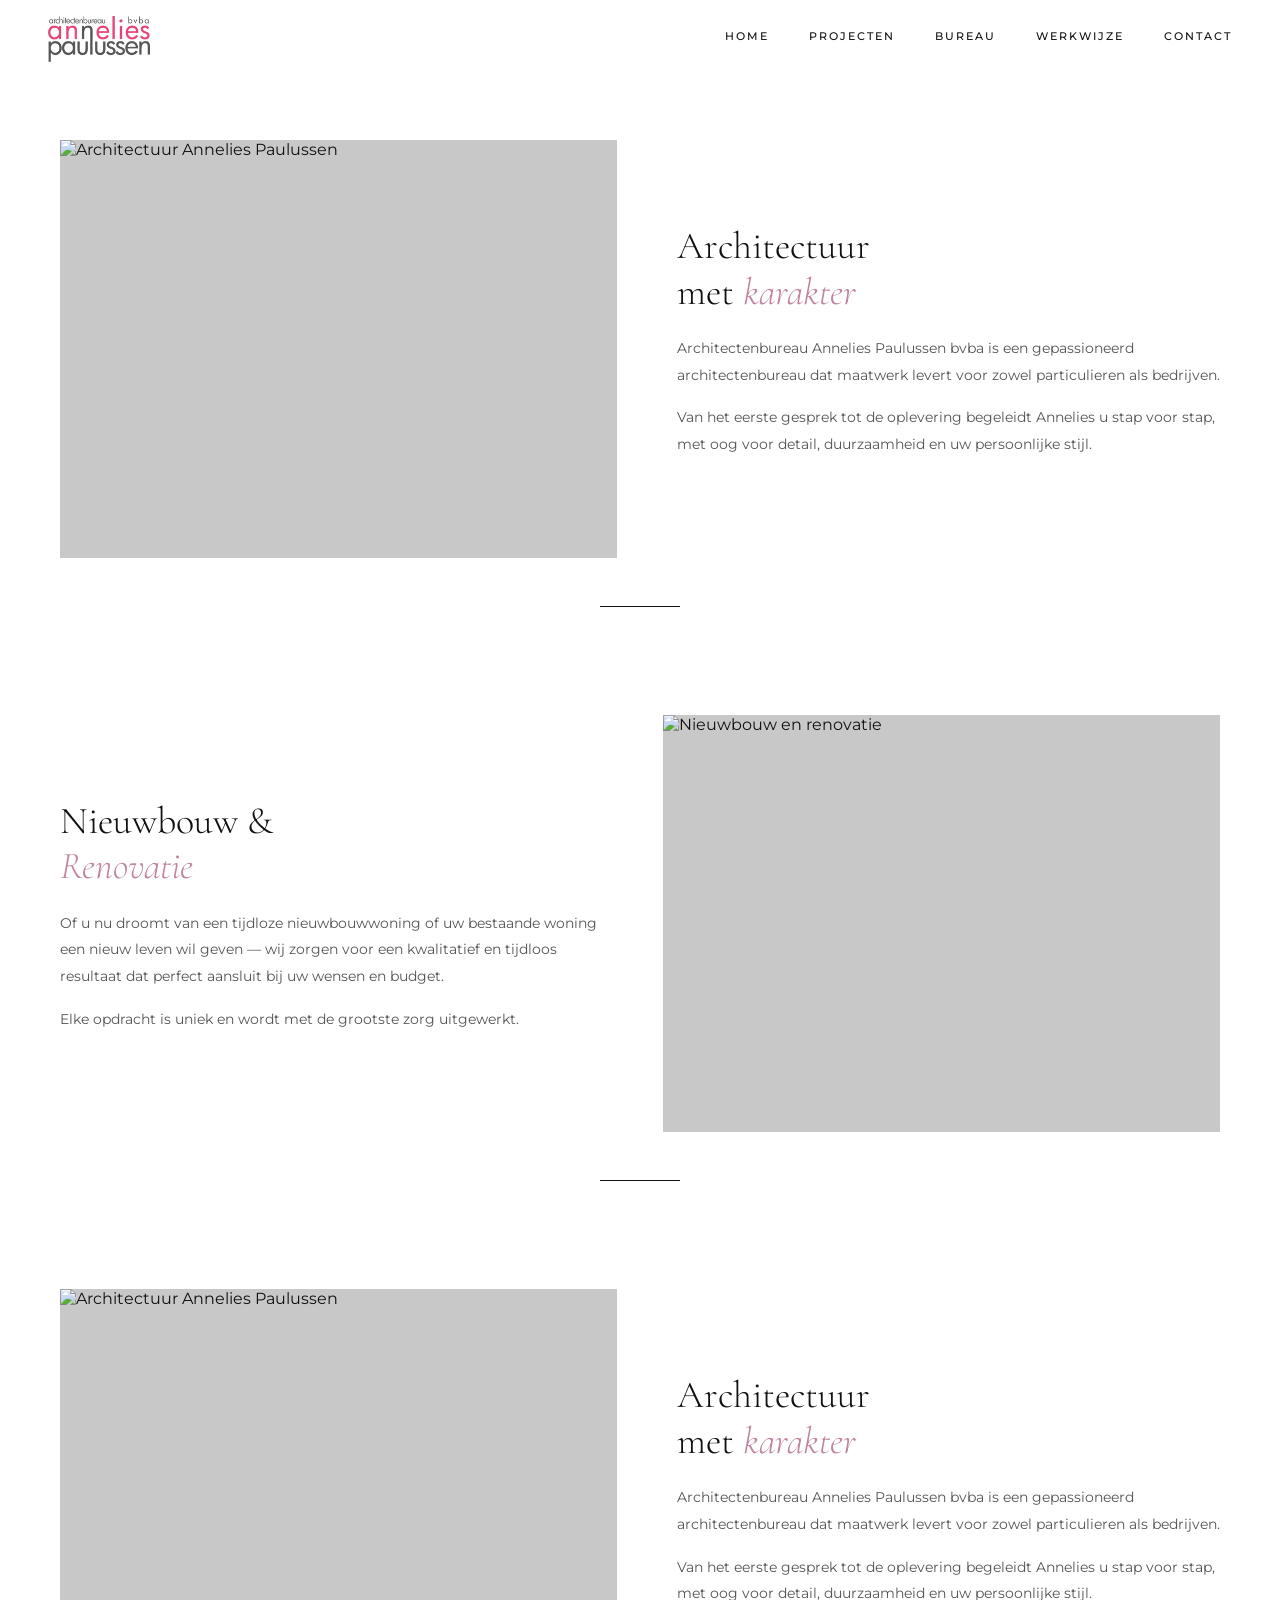
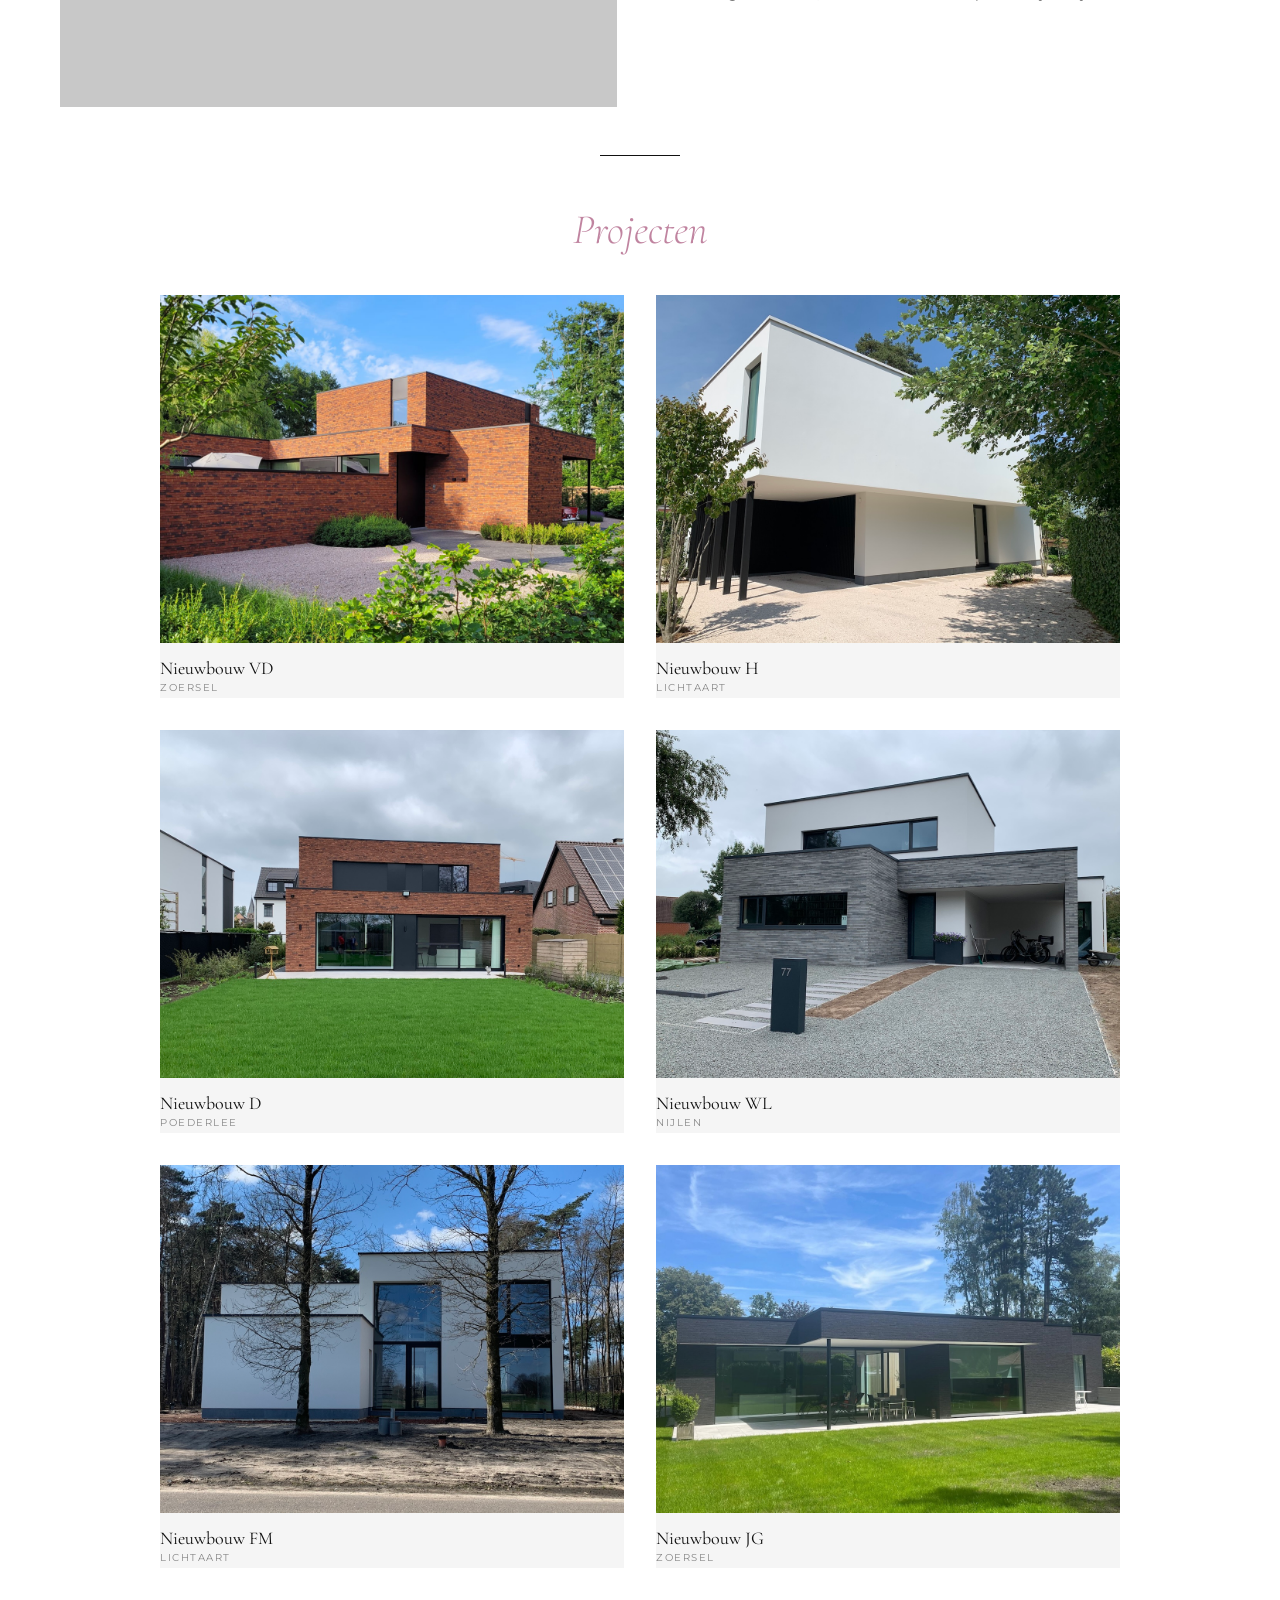
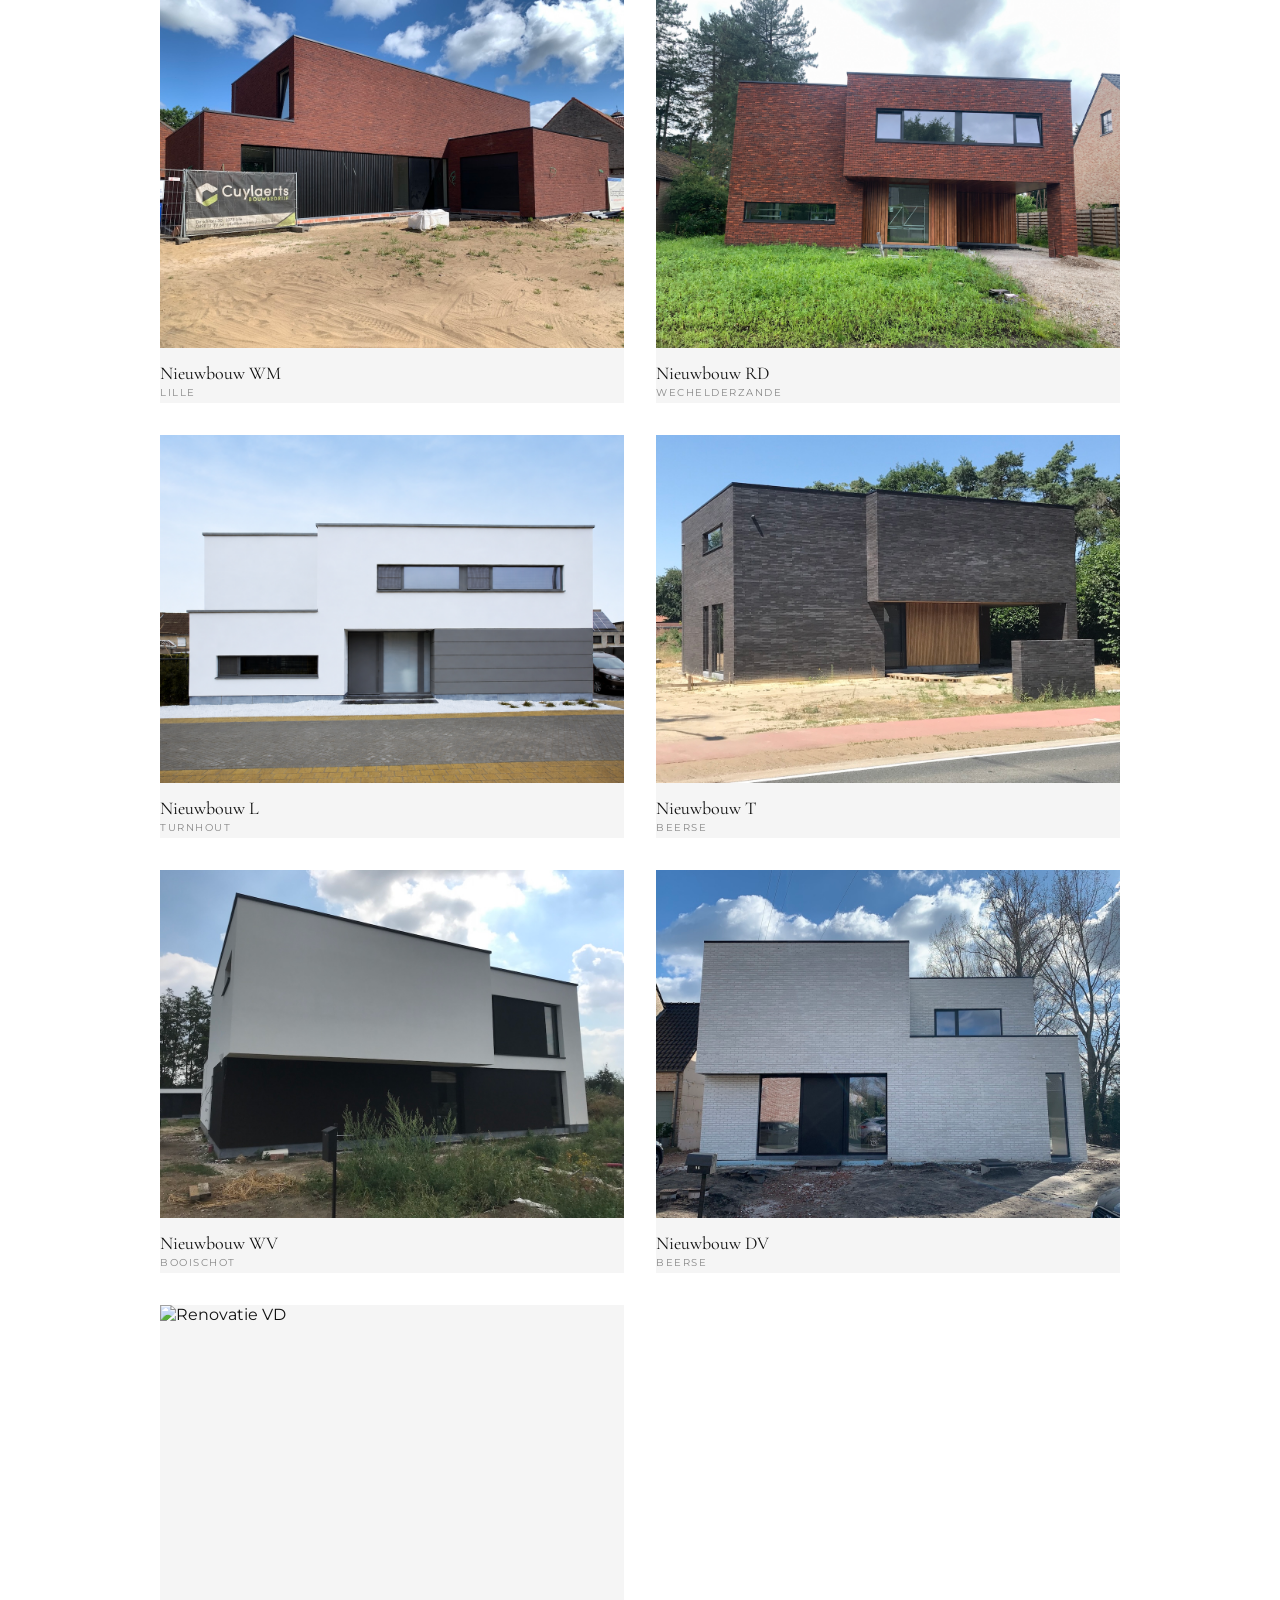
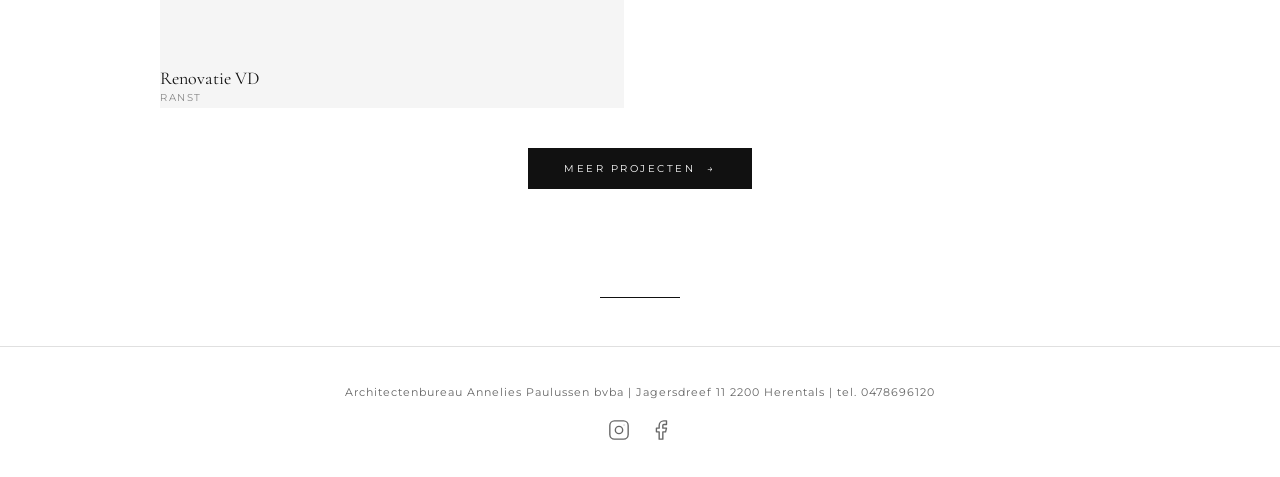
==== index.html @ 5a399c3b "Add home introduction section with image and text Added an introduction section with an image and de" ====
<!DOCTYPE html>
<html lang="nl">
<head>
<meta charset="UTF-8">
<meta name="viewport" content="width=device-width, initial-scale=1.0">
<title>Annelies Paulussen – Architectenbureau bvba</title>
<link href="https://fonts.googleapis.com/css2?family=Cormorant+Garamond:ital,wght@0,300;0,400;0,500;1,300;1,400&family=Montserrat:wght@300;400;500;600&display=swap" rel="stylesheet">
<link rel="stylesheet" href="css/style.css">
</head>
<body>
<nav id="navbar">
  <a href="./" aria-label="Home" class="logo-link">
    <img
      src="images/logo.png"
      alt="Annelies Paulussen Architectenbureau"
      class="logo"
      onerror="this.style.display='none'; document.getElementById('logo-text').style.display='block'"
    >
    <div id="logo-text" style="display:none; cursor:pointer; font-family:'Cormorant Garamond',serif; font-size:18px; letter-spacing:1px;">
      <span style="color:var(--accent)">annelies</span><br>
      <span style="font-size:14px; letter-spacing:2px;">paulussen</span>
    </div>
  </a>

  <ul class="nav-links">
    <li><a href="./">Home</a></li>
    <li>
      <a href="projecten/">Projecten</a>
      <div class="dropdown">
        <a href="nieuwbouw/">Nieuwbouw</a>
        <a href="renovatie/">Renovatie</a>
      </div>
    </li>
    <li><a href="bureau/">Bureau</a></li>
    <li><a href="werkwijze/">Werkwijze</a></li>
    <li><a href="contact/">Contact</a></li>
  </ul>

  <button class="hamburger" id="hamburger" aria-label="Menu" onclick="toggleMobileNav()">
    <span></span><span></span><span></span>
  </button>
</nav>

<div class="mobile-nav-backdrop" id="mobileNavBackdrop" onclick="closeMobileNav()"></div>
<nav class="mobile-nav" id="mobileNav">
  <div class="mobile-nav-links">
    <a href="./" class="mn-link">Home</a>
    <a href="projecten/" class="mn-link">Projecten</a>
    <a href="nieuwbouw/" class="mn-sub">Nieuwbouw</a>
    <a href="renovatie/" class="mn-sub">Renovatie</a>
    <a href="bureau/" class="mn-link">Bureau</a>
    <a href="werkwijze/" class="mn-link">Werkwijze</a>
    <a href="contact/" class="mn-link">Contact</a>
  </div>
</nav>
<div id="mainContent">
<div id="home" class="page">
  <div class="home-intro">
    <div class="home-row reveal">
      <div class="home-row-img">
        <img src="images/nieuwbouw/MAPNAAM/MAPNAAM-1.jpg" alt="Architectuur Annelies Paulussen"
             onerror="this.parentNode.classList.add('ph-1')">
      </div>
      <div class="home-row-text">
        <h2>Architectuur<br>met <em>karakter</em></h2>
        <p>Architectenbureau Annelies Paulussen bvba is een gepassioneerd architectenbureau dat maatwerk levert voor zowel particulieren als bedrijven.</p>
        <p>Van het eerste gesprek tot de oplevering begeleidt Annelies u stap voor stap, met oog voor detail, duurzaamheid en uw persoonlijke stijl.</p>
      </div>
    </div>
  </div>

  <div class="home-divider"><span></span></div>

  <div class="home-intro">
    <div class="home-row reverse reveal">
      <div class="home-row-img">
        <img src="images/nieuwbouw/MAPNAAM/MAPNAAM-1.jpg" alt="Nieuwbouw en renovatie"
             onerror="this.parentNode.classList.add('ph-1')">
      </div>
      <div class="home-row-text">
        <h2>Nieuwbouw &amp;<br><em>Renovatie</em></h2>
        <p>Of u nu droomt van een tijdloze nieuwbouwwoning of uw bestaande woning een nieuw leven wil geven — wij zorgen voor een kwalitatief en tijdloos resultaat dat perfect aansluit bij uw wensen en budget.</p>
        <p>Elke opdracht is uniek en wordt met de grootste zorg uitgewerkt.</p>
      </div>
    </div>
  </div>

  <div class="home-divider"><span></span></div>

  <div class="home-intro">
    <div class="home-row reveal">
      <div class="home-row-img">
        <img src="images/nieuwbouw/MAPNAAM/MAPNAAM-1.jpg" alt="Architectuur Annelies Paulussen"
             onerror="this.parentNode.classList.add('ph-1')">
      </div>
      <div class="home-row-text">
        <h2>Architectuur<br>met <em>karakter</em></h2>
        <p>Architectenbureau Annelies Paulussen bvba is een gepassioneerd architectenbureau dat maatwerk levert voor zowel particulieren als bedrijven.</p>
        <p>Van het eerste gesprek tot de oplevering begeleidt Annelies u stap voor stap, met oog voor detail, duurzaamheid en uw persoonlijke stijl.</p>
      </div>
    </div>
  </div>

  <div class="home-divider"><span></span></div>

  <div class="home-projects">
    <h2 class="home-projects-title reveal"><em>Projecten</em></h2>
    <div class="home-projects-grid" id="homeProjectsGrid">
      <!-- Dynamisch ingevuld -->
    </div>
    <div class="home-meer-btn">
      <a href="projecten/">Meer projecten</a>
    </div>
  </div>

  <div class="home-divider"><span></span></div>

  <footer>
    <div class="footer-address">
      Architectenbureau Annelies Paulussen bvba | Jagersdreef 11 2200 Herentals | tel. 0478696120
    </div>
    <div class="footer-social">
      <a href="https://www.instagram.com/architect_annelies_paulussen/" target="_blank" rel="noopener" aria-label="Instagram">
        <svg xmlns="http://www.w3.org/2000/svg" viewBox="0 0 24 24" fill="none" stroke="currentColor" stroke-width="1.5" stroke-linecap="round" stroke-linejoin="round">
          <rect x="2" y="2" width="20" height="20" rx="5" ry="5"/>
          <circle cx="12" cy="12" r="4"/>
          <circle cx="17.5" cy="6.5" r="0.5" fill="currentColor" stroke="none"/>
        </svg>
      </a>
      <a href="https://www.facebook.com/ArchitectenbureauAnneliesPaulussenbv/" target="_blank" rel="noopener" aria-label="Facebook">
        <svg xmlns="http://www.w3.org/2000/svg" viewBox="0 0 24 24" fill="none" stroke="currentColor" stroke-width="1.5" stroke-linecap="round" stroke-linejoin="round">
          <path d="M18 2h-3a5 5 0 0 0-5 5v3H7v4h3v8h4v-8h3l1-4h-4V7a1 1 0 0 1 1-1h3z"/>
        </svg>
      </a>
    </div>
  </footer>

</div>
</div>
<div class="project-viewer" id="projectViewer">
  <div class="viewer-page-wrap">
    <button class="viewer-back-top" id="viewerBackTop" onclick="closeViewer()"> Terug naar nieuwbouw</button>
    <h1 class="viewer-page-title" id="viewerTitle">Project</h1>
    <p class="viewer-page-loc" id="viewerLoc"></p>
    <div class="viewer-page-divider"><span></span></div>

    <div class="viewer-content-layout">
      <div class="viewer-strip" id="viewerStrip"></div>

      <div class="viewer-main-area">
        <div class="viewer-img-wrap" id="viewerImgWrap">
          <div class="viewer-img-placeholder" id="viewerImgPlaceholder">
            <svg width="48" height="48" viewBox="0 0 24 24" fill="none" stroke="currentColor" stroke-width="1">
              <rect x="3" y="3" width="18" height="18" rx="2"/><circle cx="8.5" cy="8.5" r="1.5"/>
              <polyline points="21 15 16 10 5 21"/>
            </svg>
            <span id="viewerPlaceholderLabel">Foto</span>
          </div>
          <img class="viewer-img" id="viewerImg" src="" alt="" style="display:none;">
        </div>
        <div class="viewer-arrows">
          <button class="viewer-arrow-btn" onclick="viewerPrev()">← Vorige</button>
          <span class="viewer-counter" id="viewerCounter">1 / 1</span>
          <button class="viewer-arrow-btn" onclick="viewerNext()">Volgende →</button>
        </div>
      </div>
    </div>
  </div>

  <footer>
    <div class="footer-address">
      Architectenbureau Annelies Paulussen bvba | Jagersdreef 11 2200 Herentals | tel. 0478696120
    </div>
    <div class="footer-social">
      <a href="https://www.instagram.com/" target="_blank" rel="noopener" aria-label="Instagram">
        <svg xmlns="http://www.w3.org/2000/svg" viewBox="0 0 24 24" fill="none" stroke="currentColor" stroke-width="1.5" stroke-linecap="round" stroke-linejoin="round">
          <rect x="2" y="2" width="20" height="20" rx="5" ry="5"/>
          <circle cx="12" cy="12" r="4"/>
          <circle cx="17.5" cy="6.5" r="0.5" fill="currentColor" stroke="none"/>
        </svg>
      </a>
      <a href="https://www.facebook.com/" target="_blank" rel="noopener" aria-label="Facebook">
        <svg xmlns="http://www.w3.org/2000/svg" viewBox="0 0 24 24" fill="none" stroke="currentColor" stroke-width="1.5" stroke-linecap="round" stroke-linejoin="round">
          <path d="M18 2h-3a5 5 0 0 0-5 5v3H7v4h3v8h4v-8h3l1-4h-4V7a1 1 0 0 1 1-1h3z"/>
        </svg>
      </a>
    </div>
  </footer>

</div>

<script>
  // Vanaf de homepage keert de viewer bij "Terug" echt terug naar de
  // volledige categoriepagina (net als in de vorige versie van de site).
  const VIEWER_RETURN_URL = { nieuwbouw: 'nieuwbouw/', renovatie: 'renovatie/' };
  window.PROJECTS_PAGE = true;
</script>
<script src="data/data-loader.js"></script>
<script src="js/main.js"></script>
<script src="js/projects.js"></script>
</body>
</html>
---- css/style.css ----
:root {
    --white: #ffffff;
    --black: #111111;
    --accent: #c084a0;
    --accent-dark: #9b5e7a;
    --accent-light: #f0d6e4;
    --grey: #f5f5f5;
    --grey-mid: #e0e0e0;
    --text-light: #888;
    --transition: 0.4s cubic-bezier(0.25, 0.46, 0.45, 0.94);
    --nav-height: 80px;
  }

  * { margin: 0; padding: 0; box-sizing: border-box; }
  html { scroll-behavior: smooth; }
  body {
    font-family: 'Montserrat', sans-serif;
    background: var(--white);
    color: var(--black);
    overflow-x: hidden;
  }

  /* ── NAV ── */
  nav {
    position: fixed;
    top: 0; left: 0; right: 0;
    height: var(--nav-height);
    background: var(--white);
    display: flex;
    align-items: center;
    justify-content: space-between;
    padding: 0 48px;
    z-index: 1000;
    /* border-bottom REMOVED – nav overloopt in pagina op desktop */
    transition: box-shadow 0.3s;
  }
  nav.scrolled { box-shadow: 0 2px 20px rgba(0,0,0,0.08); }

  @media (max-width: 768px) {
    nav {
      position: relative;
      top: auto; left: auto; right: auto;
      padding: 0 20px;
      z-index: auto;
      border-bottom: 1px solid var(--grey-mid);
    }
  }

  .logo-link {
    display: flex;
    align-items: center;
    min-width: 0;
    flex-shrink: 1;
    text-decoration: none;
  }
  .logo {
    height: 48px;
    width: auto;
    max-width: 55vw;
    cursor: pointer;
    flex-shrink: 1;
    min-width: 0;
  }

  .nav-links {
    display: flex;
    align-items: center;
    gap: 40px;
    list-style: none;
  }
  .nav-links > li { position: relative; }
  .nav-links a {
    text-decoration: none;
    color: var(--black);
    font-size: 11px;
    font-weight: 500;
    letter-spacing: 2px;
    text-transform: uppercase;
    padding: 4px 0;
    position: relative;
    transition: color var(--transition);
  }
  .nav-links a::after {
    content: '';
    position: absolute;
    bottom: -2px; left: 0;
    width: 0; height: 1px;
    background: var(--accent);
    transition: width var(--transition);
  }
  .nav-links a:hover { color: var(--accent); }
  .nav-links a:hover::after { width: 100%; }

  .dropdown {
    position: absolute;
    top: calc(100% + 8px);
    left: 50%;
    transform: translateX(-50%);
    background: var(--white);
    border: 1px solid var(--grey-mid);
    min-width: 160px;
    opacity: 0;
    pointer-events: none;
    transition: opacity 0.2s ease;
  }
  .dropdown::before {
    content: '';
    position: absolute;
    top: -16px;
    left: 0;
    width: 100%;
    height: 16px;
  }
  .nav-links > li {
    position: relative;
    padding-bottom: 12px;
  }
  .nav-links li:hover .dropdown {
    opacity: 1;
    pointer-events: all;
  }
  /* Forceert het submenu dicht na navigatie. Nodig omdat :hover op
     touchscreens (tablet) "blijft plakken" na een tik, waardoor het
     dropdown-menu van Nieuwbouw/Renovatie anders zichtbaar bleef staan. */
  body.force-close-dropdowns .nav-links .dropdown {
    opacity: 0 !important;
    pointer-events: none !important;
    transition: none !important;
  }
  .dropdown a {
    display: block;
    padding: 12px 20px;
    font-size: 10px;
    letter-spacing: 1.5px;
    border-bottom: 1px solid var(--grey);
    transition: color var(--transition), background var(--transition);
  }
  .dropdown a:last-child { border-bottom: none; }
  .dropdown a::after { display: none; }
  .dropdown a:hover { background: var(--accent-light); color: var(--accent-dark); }
  /* Let op: de vroegere ".force-close-dropdowns" workaround (voor
     "blijvende" :hover op tablets) is verwijderd. Die was enkel nodig
     omdat de oude 1-pagina-site nooit echt herlaadde bij navigatie.
     Nu is elke klik een echte paginanavigatie, dus reset de hover
     vanzelf. */

  /* ── Hamburger ── */
  .hamburger {
    display: none;
    flex-direction: column;
    justify-content: space-between;
    align-items: stretch;
    width: 28px;
    height: 20px;
    cursor: pointer;
    background: none;
    background-color: transparent;
    border: none;
    padding: 0;
    margin: 0;
    flex-shrink: 0;
    position: relative;
    z-index: 2;
    opacity: 1;
    visibility: visible;
    -webkit-appearance: none;
    appearance: none;
    -webkit-tap-highlight-color: transparent;
  }
  .hamburger span {
    display: block;
    width: 100%;
    height: 2px;
    min-height: 2px;
    background: var(--black);
    background-color: var(--black);
    border-radius: 2px;
    opacity: 1;
    flex-shrink: 0;
    transition: transform 0.3s ease, opacity 0.3s ease;
  }
  .hamburger.open span:nth-child(1) { transform: translateY(9px) rotate(45deg); }
  .hamburger.open span:nth-child(2) { opacity: 0; }
  .hamburger.open span:nth-child(3) { transform: translateY(-9px) rotate(-45deg); }

  .mobile-nav-backdrop { display: none; }
  .mobile-nav { display: none; }

  /* ── PAGES ──
     Elke pagina is nu een apart bestand, dus geen display:none/active-
     toggle meer nodig (dat was enkel voor de vorige 1-pagina-versie). */
  .page { min-height: 100vh; padding-top: var(--nav-height); }
  @media (max-width: 768px) {
    .page { padding-top: 0; }
  }

  /* ── SCROLL REVEAL ── */
  .reveal {
    opacity: 0;
    transform: translateY(30px);
    transition: opacity 0.7s ease, transform 0.7s ease;
  }
  .reveal.visible { opacity: 1; transform: translateY(0); }

  /* ══════════════════════════════
     HOME
  ══════════════════════════════ */
  #home { padding-top: var(--nav-height); background: var(--white); }

  /* Intro blokken */
  .home-intro {
    padding: 60px 60px 0;
    background: var(--white);
  }

  .home-row {
    display: flex;
    align-items: center;
    gap: 60px;
    margin-bottom: 0;
  }
  .home-row.reverse { flex-direction: row-reverse; }

  .home-row-img {
    flex: 0 0 48%;
    aspect-ratio: 4/3;
    overflow: hidden;
    background: var(--grey);
  }
  .home-row-img img {
    width: 100%;
    height: 100%;
    object-fit: cover;
    display: block;
  }

  .home-row-text {
    flex: 1;
    padding: 20px 0;
  }
  .home-row-text h2 {
    font-family: 'Cormorant Garamond', serif;
    font-size: 38px;
    font-weight: 300;
    line-height: 1.2;
    margin-bottom: 20px;
  }
  .home-row-text h2 em { color: var(--accent); font-style: italic; }
  .home-row-text p {
    font-size: 14px;
    line-height: 1.9;
    color: #555;
    margin-bottom: 16px;
  }

  /* Scheidingslijn */
  .home-divider {
    display: flex;
    justify-content: center;
    margin: 48px 0;
  }
  .home-divider span {
    display: block;
    width: 80px;
    height: 1px;
    background: var(--black);
  }

  /* Projecten sectie op home */
  .home-projects {
    padding: 0 60px 60px;
    background: var(--white);
  }
  .home-projects-title {
    font-family: 'Cormorant Garamond', serif;
    font-size: 42px;
    font-weight: 300;
    text-align: center;
    margin-bottom: 40px;
  }
  .home-projects-title em { color: var(--accent); font-style: italic; }

  .home-projects-grid {
    display: grid;
    grid-template-columns: 1fr 1fr;
    gap: 32px;
    max-width: 960px;
    margin: 0 auto 40px;
  }

  .home-project-card {
    cursor: pointer;
    position: relative;
    overflow: hidden;
    background: var(--grey);
  }
  .home-project-card-img {
    aspect-ratio: 4/3;
    overflow: hidden;
    background: var(--grey);
    position: relative;
  }
  .home-project-card-img img {
    width: 100%;
    height: 100%;
    object-fit: cover;
    display: block;
    transition: transform 0.5s var(--transition);
  }
  .home-project-card:hover .home-project-card-img img { transform: scale(1.05); }
  .home-project-card-label {
    padding: 14px 0 4px;
  }
  .home-project-card-label h4 {
    font-family: 'Cormorant Garamond', serif;
    font-size: 18px;
    font-weight: 400;
    margin-bottom: 2px;
  }
  .home-project-card-label p {
    font-size: 10px;
    letter-spacing: 1.5px;
    text-transform: uppercase;
    color: var(--text-light);
  }

  .home-meer-btn {
    display: flex;
    justify-content: center;
    margin-top: 8px;
  }
  .home-meer-btn button,
  .home-meer-btn a {
    display: inline-flex;
    align-items: center;
    gap: 12px;
    background: var(--black);
    color: white;
    border: none;
    padding: 14px 36px;
    font-family: 'Montserrat', sans-serif;
    font-size: 10px;
    letter-spacing: 2.5px;
    text-transform: uppercase;
    text-decoration: none;
    cursor: pointer;
    transition: background 0.3s, gap 0.3s;
  }
  .home-meer-btn button:hover,
  .home-meer-btn a:hover { background: var(--accent); gap: 18px; }
  .home-meer-btn button::after,
  .home-meer-btn a::after { content: '→'; }

  /* ══════════════════════════════
     PROJECTEN OVERZICHT
  ══════════════════════════════ */
  .page-header {
    padding: 60px 60px 40px;
    text-align: center;
  }
  .page-header h2 {
    font-family: 'Cormorant Garamond', serif;
    font-size: 52px;
    font-weight: 300;
    letter-spacing: -1px;
  }
  .page-header h2 span { color: var(--accent); font-style: italic; }

  /* Projecten pagina: 2 foto's naast elkaar met witte strook */
  .projects-overview {
    display: grid;
    grid-template-columns: 1fr 1fr;
    gap: 0;
    padding: 0 60px 60px;
    background: var(--white);
  }

  .project-category {
    display: block;
    position: relative;
    overflow: hidden;
    cursor: pointer;
    background: #1a1a1a;
    aspect-ratio: 3/2;
    margin: 0 20px;
  }
  .project-category-bg {
    position: absolute;
    inset: 0;
    background-size: cover;
    background-position: center;
    transition: transform 0.7s cubic-bezier(0.25, 0.46, 0.45, 0.94);
  }
  .cat-nieuwbouw {
    background-image: url('../images/cat-nieuwbouw.jpg');
    background-size: cover;
    background-position: center;
    background-color: #3a3a3a;
  }
  .cat-renovatie {
    background-image: url('../images/cat-renovatie.jpg');
    background-size: cover;
    background-position: center;
    background-color: #2e2e2e;
  }
  .project-category:hover .project-category-bg { transform: scale(1.04); }

  .project-category-overlay {
    position: absolute;
    inset: 0;
    background: linear-gradient(to top, rgba(0,0,0,0.7) 0%, rgba(0,0,0,0.2) 60%, transparent 100%);
    transition: background 0.4s;
  }
  .project-category:hover .project-category-overlay {
    background: linear-gradient(to top, rgba(0,0,0,0.75) 0%, rgba(0,0,0,0.3) 60%, rgba(0,0,0,0.1) 100%);
  }
  .project-category::after {
    content: '';
    position: absolute;
    inset: 0;
    box-shadow: inset 0 0 0 0 var(--accent);
    transition: box-shadow 0.35s ease;
    pointer-events: none;
    z-index: 3;
  }
  .project-category:hover::after {
    box-shadow: inset 0 0 0 3px var(--accent), 0 0 30px rgba(192,132,160,0.25);
  }

  .project-category-label {
    position: absolute;
    bottom: 40px;
    left: 40px;
    color: white;
    z-index: 2;
  }
  .project-category-label h3 {
    font-family: 'Cormorant Garamond', serif;
    font-size: 36px;
    font-weight: 300;
  }
  .project-category-label p {
    font-size: 10px;
    letter-spacing: 2px;
    text-transform: uppercase;
    color: var(--accent-light);
    margin-top: 6px;
    display: flex;
    align-items: center;
    gap: 8px;
  }
  .project-category-label p::after {
    content: '→';
    transition: transform 0.3s;
  }
  .project-category:hover .project-category-label p::after { transform: translateX(6px); }

  /* ── FOTO GRID (Nieuwbouw / Renovatie) ── */
  .photo-grid-page .page-header { margin-bottom: 0; }

  /* back-btn VERWIJDERD per punt 5 */

  /* 2 per rij op desktop */
  .photo-grid {
    display: grid;
    grid-template-columns: 1fr 1fr;
    gap: 32px;
    padding: 0 60px 60px;
  }

  .photo-item {
    position: relative;
    aspect-ratio: 4/3;
    overflow: hidden;
    cursor: pointer;
    background: #e8e8e8;
  }

  .photo-item-bg {
    width: 100%; height: 100%;
    background-size: cover;
    background-position: center;
    transition: transform 0.5s var(--transition), opacity 0.5s ease;
    /* Geen donker worden: overlay regelt alleen glow, geen verduistering */
  }
  .photo-item-bg.lazy-bg { opacity: 0; }
  .photo-item-bg.lazy-bg.loaded { opacity: 1; }
  /* hover: GEEN schaal op bg → geen donker effect, wel glow via ::after */
  .photo-item:hover .photo-item-bg { transform: scale(1.03); }

  .photo-item-overlay {
    position: absolute;
    inset: 0;
    /* Roze/paarse gloed bij hover, geen donkere overlay */
    background: rgba(0,0,0,0);
    transition: background 0.4s;
    display: flex;
    align-items: flex-end;
    padding: 20px;
  }
  /* Geen zwart bij hover – enkel roze gloed via box-shadow */
  .photo-item:hover .photo-item-overlay { background: rgba(192,132,160,0.18); }
  .photo-item::after {
    content: '';
    position: absolute;
    inset: 0;
    box-shadow: inset 0 0 0 0 var(--accent);
    transition: box-shadow 0.35s ease;
    pointer-events: none;
    z-index: 3;
  }
  .photo-item:hover::after {
    box-shadow: inset 0 0 0 3px var(--accent), 0 0 30px rgba(192,132,160,0.5);
  }

  .photo-item-label {
    color: white;
    opacity: 0;
    transform: translateY(8px);
    transition: opacity 0.3s, transform 0.3s;
    z-index: 4;
    position: relative;
    text-shadow: 0 1px 6px rgba(0,0,0,0.7);
  }
  .photo-item:hover .photo-item-label { opacity: 1; transform: translateY(0); }
  .photo-item-label h4 {
    font-family: 'Cormorant Garamond', serif;
    font-size: 20px;
    font-weight: 400;
  }
  .photo-item-label p {
    font-size: 10px;
    letter-spacing: 1.5px;
    text-transform: uppercase;
    color: var(--accent-light);
    margin-top: 2px;
  }

  /* Placeholders */
  .ph-1 { background-color: #c8c8c8; }
  .ph-2 { background-color: #d4d4d4; }
  .ph-3 { background-color: #b8b8b8; }
  .ph-4 { background-color: #cfcfcf; }
  .ph-5 { background-color: #c0c0c0; }
  .ph-6 { background-color: #d8d8d8; }
  .ph-7 { background-color: #bdbdbd; }
  .ph-8 { background-color: #cacaca; }
  .ph-9 { background-color: #d0d0d0; }

  /* ══════════════════════════════
     PROJECT VIEWER (volledig wit, inline pagina)
  ══════════════════════════════ */
  .project-viewer {
    display: none;
    background: var(--white);
    min-height: calc(100vh - var(--nav-height));
    padding-top: var(--nav-height);
  }
  .project-viewer.open { display: block; }

  .viewer-page-wrap {
    max-width: 1200px;
    margin: 0 auto;
    padding: 48px 60px 60px;
  }

  /* Terug-knop bovenaan */
  .viewer-back-top {
    display: inline-flex;
    align-items: center;
    gap: 8px;
    font-size: 10px;
    letter-spacing: 2px;
    text-transform: uppercase;
    color: var(--text-light);
    cursor: pointer;
    background: none;
    border: none;
    margin-bottom: 36px;
    transition: color 0.25s;
    padding: 0;
  }
  .viewer-back-top:hover { color: var(--accent); }
  .viewer-back-top::before { content: '←'; font-size: 14px; margin-right: 2px; }

  .viewer-page-title {
    font-family: 'Cormorant Garamond', serif;
    font-size: 46px;
    font-weight: 300;
    text-align: center;
    letter-spacing: -0.5px;
  }
  .viewer-page-loc {
    font-size: 11px;
    letter-spacing: 2.5px;
    text-transform: uppercase;
    color: var(--text-light);
    text-align: center;
    margin-top: 6px;
  }
  .viewer-page-divider {
    display: flex;
    justify-content: center;
    margin: 24px 0 36px;
  }
  .viewer-page-divider span {
    display: block;
    width: 60px;
    height: 1px;
    background: var(--black);
  }

  /* Layout: strip links, grote foto rechts */
  .viewer-content-layout {
    display: flex;
    gap: 24px;
    align-items: flex-start;
  }

  /* Thumbnail strip */
  .viewer-strip {
    width: 120px;
    flex-shrink: 0;
    max-height: 600px;
    overflow-y: auto;
    display: flex;
    flex-direction: column;
    gap: 8px;
    scrollbar-width: thin;
    scrollbar-color: var(--grey-mid) transparent;
  }
  .viewer-strip::-webkit-scrollbar { width: 4px; }
  .viewer-strip::-webkit-scrollbar-track { background: transparent; }
  .viewer-strip::-webkit-scrollbar-thumb { background: var(--grey-mid); border-radius: 2px; }

  .viewer-thumb {
    position: relative;
    aspect-ratio: 4/3;
    cursor: pointer;
    overflow: hidden;
    flex-shrink: 0;
    border: 2px solid transparent;
    transition: border-color 0.25s, box-shadow 0.25s;
    background: var(--grey);
  }
  .viewer-thumb img {
    width: 100%; height: 100%;
    object-fit: cover;
    display: block;
    opacity: 0;
    transition: opacity 0.4s ease;
  }
  .viewer-thumb img.loaded { opacity: 1; }
  .viewer-thumb-placeholder {
    width: 100%; height: 100%;
    background: var(--grey);
    display: flex;
    align-items: center;
    justify-content: center;
    color: var(--text-light);
    font-size: 9px;
  }
  .viewer-thumb.active {
    border-color: var(--accent);
    box-shadow: 0 0 14px rgba(192,132,160,0.55);
  }
  .viewer-thumb-num {
    position: absolute;
    bottom: 4px; right: 6px;
    font-size: 9px;
    color: rgba(0,0,0,0.35);
    letter-spacing: 0.5px;
  }

  /* Grote foto rechts */
  .viewer-main-area {
    flex: 1;
    display: flex;
    flex-direction: column;
  }

  .viewer-img-wrap {
    position: relative;
    background: var(--grey);
    overflow: hidden;
  }
  .viewer-img {
    width: 100%;
    max-height: 600px;
    object-fit: contain;
    display: block;
  }
  .viewer-img-placeholder {
    width: 100%;
    aspect-ratio: 16/10;
    background: var(--grey);
    display: flex;
    align-items: center;
    justify-content: center;
    flex-direction: column;
    gap: 12px;
    color: var(--text-light);
    font-size: 12px;
    letter-spacing: 2px;
    text-transform: uppercase;
  }

  /* Pijlen onder de foto */
  .viewer-arrows {
    display: flex;
    align-items: center;
    justify-content: space-between;
    margin-top: 16px;
  }
  .viewer-arrow-btn {
    display: inline-flex;
    align-items: center;
    gap: 8px;
    background: none;
    border: 1px solid var(--grey-mid);
    color: var(--black);
    padding: 10px 20px;
    font-family: 'Montserrat', sans-serif;
    font-size: 10px;
    letter-spacing: 2px;
    text-transform: uppercase;
    cursor: pointer;
    transition: border-color 0.25s, color 0.25s, background 0.25s;
  }
  .viewer-arrow-btn:hover { border-color: var(--accent); color: var(--accent); background: var(--accent-light); }
  .viewer-counter {
    font-size: 11px;
    letter-spacing: 2px;
    color: var(--text-light);
  }

  /* ══════════════════════════════
     BUREAU
  ══════════════════════════════ */
  .bureau-content {
    display: grid;
    grid-template-columns: 1fr 1fr;
    gap: 0;
    min-height: calc(100vh - var(--nav-height));
  }
  .bureau-text {
    padding: 80px 60px;
    border-right: 1px solid var(--grey-mid);
  }
  .bureau-text h2 {
    font-family: 'Cormorant Garamond', serif;
    font-size: 48px;
    font-weight: 300;
    margin-bottom: 40px;
    line-height: 1.1;
  }
  .bureau-text h2 em { color: var(--accent); font-style: italic; }
  .bureau-text p {
    font-size: 14px;
    line-height: 1.9;
    color: #444;
    margin-bottom: 24px;
  }
  .bureau-text .lead {
    font-family: 'Cormorant Garamond', serif;
    font-size: 22px;
    font-weight: 300;
    color: var(--black);
    line-height: 1.6;
    margin-bottom: 32px;
  }
  .bureau-aside {
    padding: 80px 60px;
    background: var(--grey);
  }
  .info-block { margin-bottom: 48px; }
  .info-block h4 {
    font-size: 10px;
    letter-spacing: 2.5px;
    text-transform: uppercase;
    color: var(--accent);
    margin-bottom: 14px;
    padding-bottom: 10px;
    border-bottom: 1px solid var(--accent-light);
  }
  .info-block p { font-size: 13px; line-height: 1.8; color: #555; }
  .diensten-list { list-style: none; }
  .diensten-list li {
    font-size: 13px;
    padding: 10px 0;
    border-bottom: 1px solid var(--grey-mid);
    display: flex; align-items: center; gap: 10px;
    color: #444;
  }
  .diensten-list li::before {
    content: '';
    width: 4px; height: 4px;
    border-radius: 50%;
    background: var(--accent);
    flex-shrink: 0;
  }

  /* ══════════════════════════════
     CONTACT
  ══════════════════════════════ */
  .contact-layout {
    display: grid;
    grid-template-columns: 1fr 1fr;
    min-height: calc(100vh - var(--nav-height));
  }
  .contact-info {
    padding: 80px 60px;
    background: var(--grey);
  }
  .contact-info h2 {
    font-family: 'Cormorant Garamond', serif;
    font-size: 48px;
    font-weight: 300;
    margin-bottom: 50px;
    line-height: 1.1;
  }
  .contact-info h2 em { color: var(--accent); font-style: italic; }
  .contact-detail { margin-bottom: 36px; }
  .contact-detail h4 {
    font-size: 10px;
    letter-spacing: 2.5px;
    text-transform: uppercase;
    color: var(--accent);
    margin-bottom: 10px;
  }
  .contact-detail p, .contact-detail a {
    font-size: 14px;
    line-height: 1.8;
    color: #444;
    text-decoration: none;
    display: block;
    transition: color 0.3s;
  }
  .contact-detail a:hover { color: var(--accent); }
  .contact-form-wrap { padding: 80px 60px; }
  .contact-form-wrap h3 {
    font-family: 'Cormorant Garamond', serif;
    font-size: 32px;
    font-weight: 300;
    margin-bottom: 40px;
  }
  .form-group { margin-bottom: 28px; }
  .form-group label {
    display: block;
    font-size: 10px;
    letter-spacing: 2px;
    text-transform: uppercase;
    color: var(--text-light);
    margin-bottom: 8px;
  }
  .form-group input,
  .form-group textarea,
  .form-group select {
    width: 100%;
    border: none;
    border-bottom: 1px solid var(--grey-mid);
    background: transparent;
    padding: 10px 0;
    font-family: 'Montserrat', sans-serif;
    font-size: 14px;
    color: var(--black);
    outline: none;
    transition: border-color 0.3s;
    resize: none;
  }
  .form-group input:focus,
  .form-group textarea:focus { border-color: var(--accent); }
  .submit-btn {
    display: inline-flex;
    align-items: center;
    gap: 12px;
    background: var(--black);
    color: white;
    border: none;
    padding: 16px 36px;
    font-family: 'Montserrat', sans-serif;
    font-size: 10px;
    letter-spacing: 2.5px;
    text-transform: uppercase;
    cursor: pointer;
    transition: background 0.3s, gap 0.3s;
    margin-top: 8px;
  }
  .submit-btn:hover { background: var(--accent); gap: 18px; }
  .submit-btn::after { content: '→'; }

  /* ══════════════════════════════
     WERKWIJZE
  ══════════════════════════════ */
  .werkwijze-intro {
    max-width: 720px;
    margin: 0 auto;
    padding: 0 60px 48px;
    text-align: center;
  }
  .werkwijze-intro p {
    font-size: 14px;
    line-height: 1.9;
    color: #555;
  }

  .werkwijze-steps {
    max-width: 820px;
    margin: 0 auto;
    padding: 0 60px 80px;
  }
  .werkwijze-step {
    display: flex;
    gap: 32px;
    position: relative;
    padding-bottom: 56px;
  }
  .werkwijze-step::before {
    content: '';
    position: absolute;
    left: 27px;
    top: 60px;
    bottom: 0;
    width: 1px;
    background: var(--grey-mid);
  }
  .werkwijze-step:last-child { padding-bottom: 0; }
  .werkwijze-step:last-child::before { display: none; }

  .werkwijze-step-number {
    flex-shrink: 0;
    width: 56px;
    height: 56px;
    border-radius: 50%;
    border: 1px solid var(--accent);
    background: var(--white);
    display: flex;
    align-items: center;
    justify-content: center;
    font-family: 'Cormorant Garamond', serif;
    font-size: 20px;
    font-weight: 400;
    color: var(--accent-dark);
    position: relative;
    z-index: 2;
  }
  .werkwijze-step-content { padding-top: 8px; }
  .werkwijze-step-content h3 {
    font-family: 'Cormorant Garamond', serif;
    font-size: 26px;
    font-weight: 400;
    margin-bottom: 10px;
  }
  .werkwijze-step-content p {
    font-size: 14px;
    line-height: 1.9;
    color: #555;
  }

  /* ══════════════════════════════
     FOOTER – OVERAL WIT
  ══════════════════════════════ */
  footer {
    background: var(--white);
    color: #666;
    padding: 36px 60px;
    border-top: 1px solid var(--grey-mid);
    text-align: center;
    font-size: 11px;
    letter-spacing: 1px;
    line-height: 1.8;
  }
  footer .footer-address { margin-bottom: 16px; }
  footer .footer-social {
    display: flex;
    align-items: center;
    justify-content: center;
    gap: 20px;
    margin-top: 8px;
  }
  footer .footer-social a {
    display: inline-flex;
    align-items: center;
    justify-content: center;
    color: #666;
    transition: color 0.3s;
    text-decoration: none;
  }
  footer .footer-social a:hover { color: var(--accent); }
  footer .footer-social svg { width: 22px; height: 22px; }

  /* ── ANIMATIONS ── */
  @keyframes fadeInUp {
    from { opacity: 0; transform: translateY(20px); }
    to { opacity: 1; transform: translateY(0); }
  }
  .stagger > * { opacity: 0; animation: fadeInUp 0.6s forwards; }
  .stagger > *:nth-child(1) { animation-delay: 0.1s; }
  .stagger > *:nth-child(2) { animation-delay: 0.2s; }
  .stagger > *:nth-child(3) { animation-delay: 0.3s; }
  .stagger > *:nth-child(4) { animation-delay: 0.4s; }
  .stagger > *:nth-child(5) { animation-delay: 0.5s; }

  .form-success { display: none; text-align: center; padding: 40px; }
  .form-success.show { display: block; }
  .form-success h3 {
    font-family: 'Cormorant Garamond', serif;
    font-size: 32px;
    color: var(--accent);
    margin-bottom: 12px;
  }

  /* ══════════════════════════════
     MOBILE  (≤ 768px)
  ══════════════════════════════ */
  @media (max-width: 768px) {
    .nav-links { display: none !important; }
    .hamburger { display: flex; }

    .mobile-nav {
      display: block;
      width: 100%;
      background: var(--white);
      border-top: 2px solid var(--accent-light);
      border-bottom: 2px solid var(--accent-light);
      box-shadow: 0 6px 20px rgba(0,0,0,0.10);
      overflow: hidden;
      max-height: 0;
      transition: max-height 0.35s cubic-bezier(0.25,0.46,0.45,0.94);
    }
    /* max-height i.p.v. een vaste px-hoogte: past zich automatisch aan
       als er ooit een menu-item bijkomt (zoals nu "Werkwijze"), zonder
       dat de openingsanimatie moet worden herberekend. */
    .mobile-nav.open { max-height: 480px; }

    .mobile-nav-links { display: flex; flex-direction: column; }
    .mobile-nav-links .mn-link {
      display: block;
      text-decoration: none;
      color: var(--black);
      font-size: 13px;
      font-weight: 600;
      letter-spacing: 2.5px;
      text-transform: uppercase;
      padding: 18px 28px;
      border-bottom: 1px solid var(--grey-mid);
      transition: color 0.2s, background 0.2s;
      -webkit-tap-highlight-color: transparent;
    }
    .mobile-nav-links .mn-link:active { color: var(--accent); background: var(--accent-light); }
    .mobile-nav-links .mn-sub {
      display: block;
      text-decoration: none;
      color: #999;
      font-size: 11px;
      font-weight: 500;
      letter-spacing: 2px;
      text-transform: uppercase;
      padding: 14px 28px 14px 52px;
      border-bottom: 1px solid var(--grey-mid);
      transition: color 0.2s, background 0.2s;
      position: relative;
      -webkit-tap-highlight-color: transparent;
    }
    .mobile-nav-links .mn-sub::before {
      content: '';
      position: absolute;
      left: 32px; top: 50%;
      transform: translateY(-50%);
      width: 10px; height: 1px;
      background: var(--accent);
      opacity: 0.6;
    }
    .mobile-nav-links .mn-sub:active { color: var(--accent); background: var(--accent-light); }

    .page { padding-top: 0; }
    #home { padding-top: 0; }
    .page-header { padding: 40px 24px 24px; }

    .home-intro { padding: 40px 24px 0; }
    .home-row { flex-direction: column !important; gap: 24px; }
    .home-row-img { flex: none; width: 100%; }
    .home-projects { padding: 0 24px 40px; }
    .home-projects-grid { grid-template-columns: 1fr; }

    .projects-overview { grid-template-columns: 1fr; padding: 0 24px 40px; }
    .project-category { height: 55vw; margin: 0 0 24px; }

    .photo-grid { grid-template-columns: 1fr; padding: 0 24px 40px; }

    .bureau-content, .contact-layout { grid-template-columns: 1fr; }
    .bureau-text, .bureau-aside, .contact-info, .contact-form-wrap { padding: 40px 24px; }

    .werkwijze-intro { padding: 0 24px 36px; }
    .werkwijze-steps { padding: 0 24px 48px; }
    .werkwijze-step { gap: 20px; padding-bottom: 44px; }
    .werkwijze-step::before { left: 21px; top: 48px; }
    .werkwijze-step-number { width: 44px; height: 44px; font-size: 16px; }
    .werkwijze-step-content h3 { font-size: 21px; }

    footer { padding: 24px 20px; }

    /* Viewer op mobiel */
    .viewer-page-wrap { padding: 24px 16px 40px; }
    .viewer-content-layout { flex-direction: column; }
    .viewer-strip { width: 100%; max-height: none; flex-direction: row; overflow-x: auto; overflow-y: hidden; }
    .viewer-thumb { width: 80px; flex-shrink: 0; }
    .viewer-page-title { font-size: 32px; }
  }
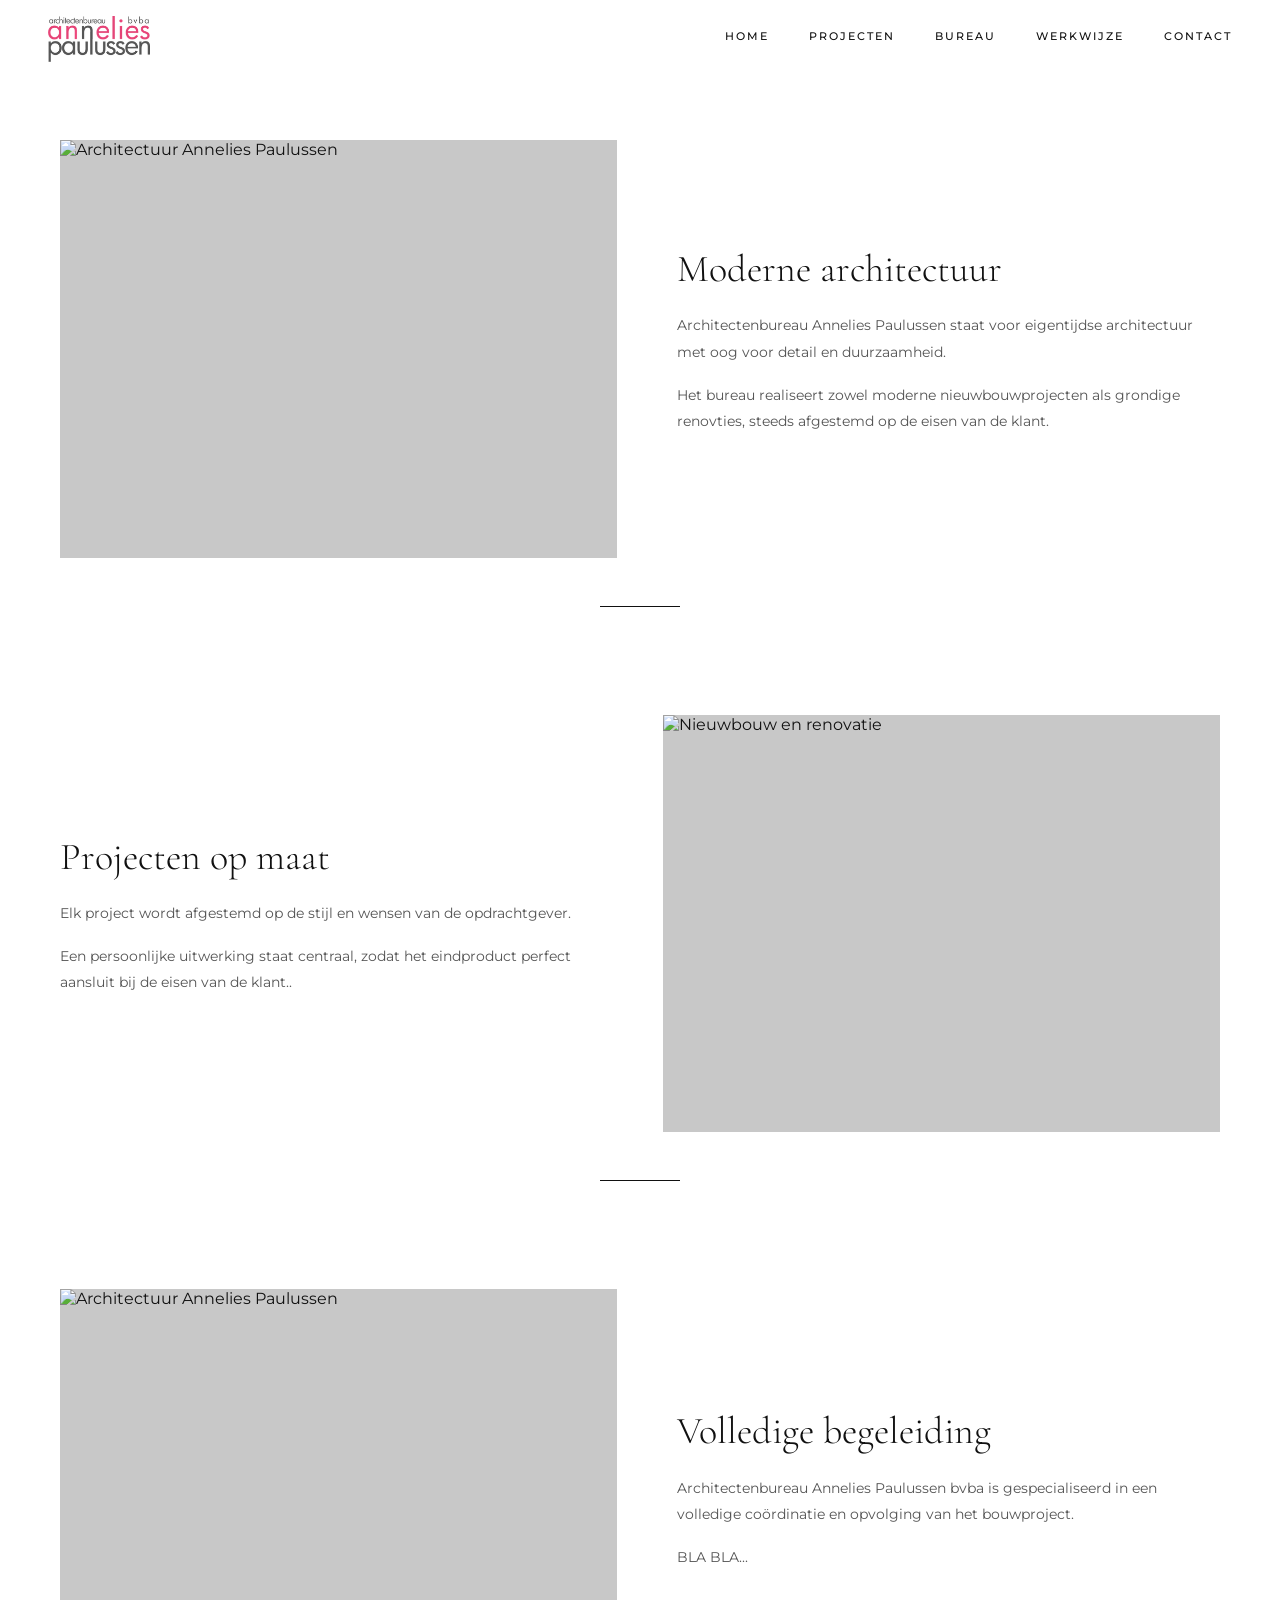
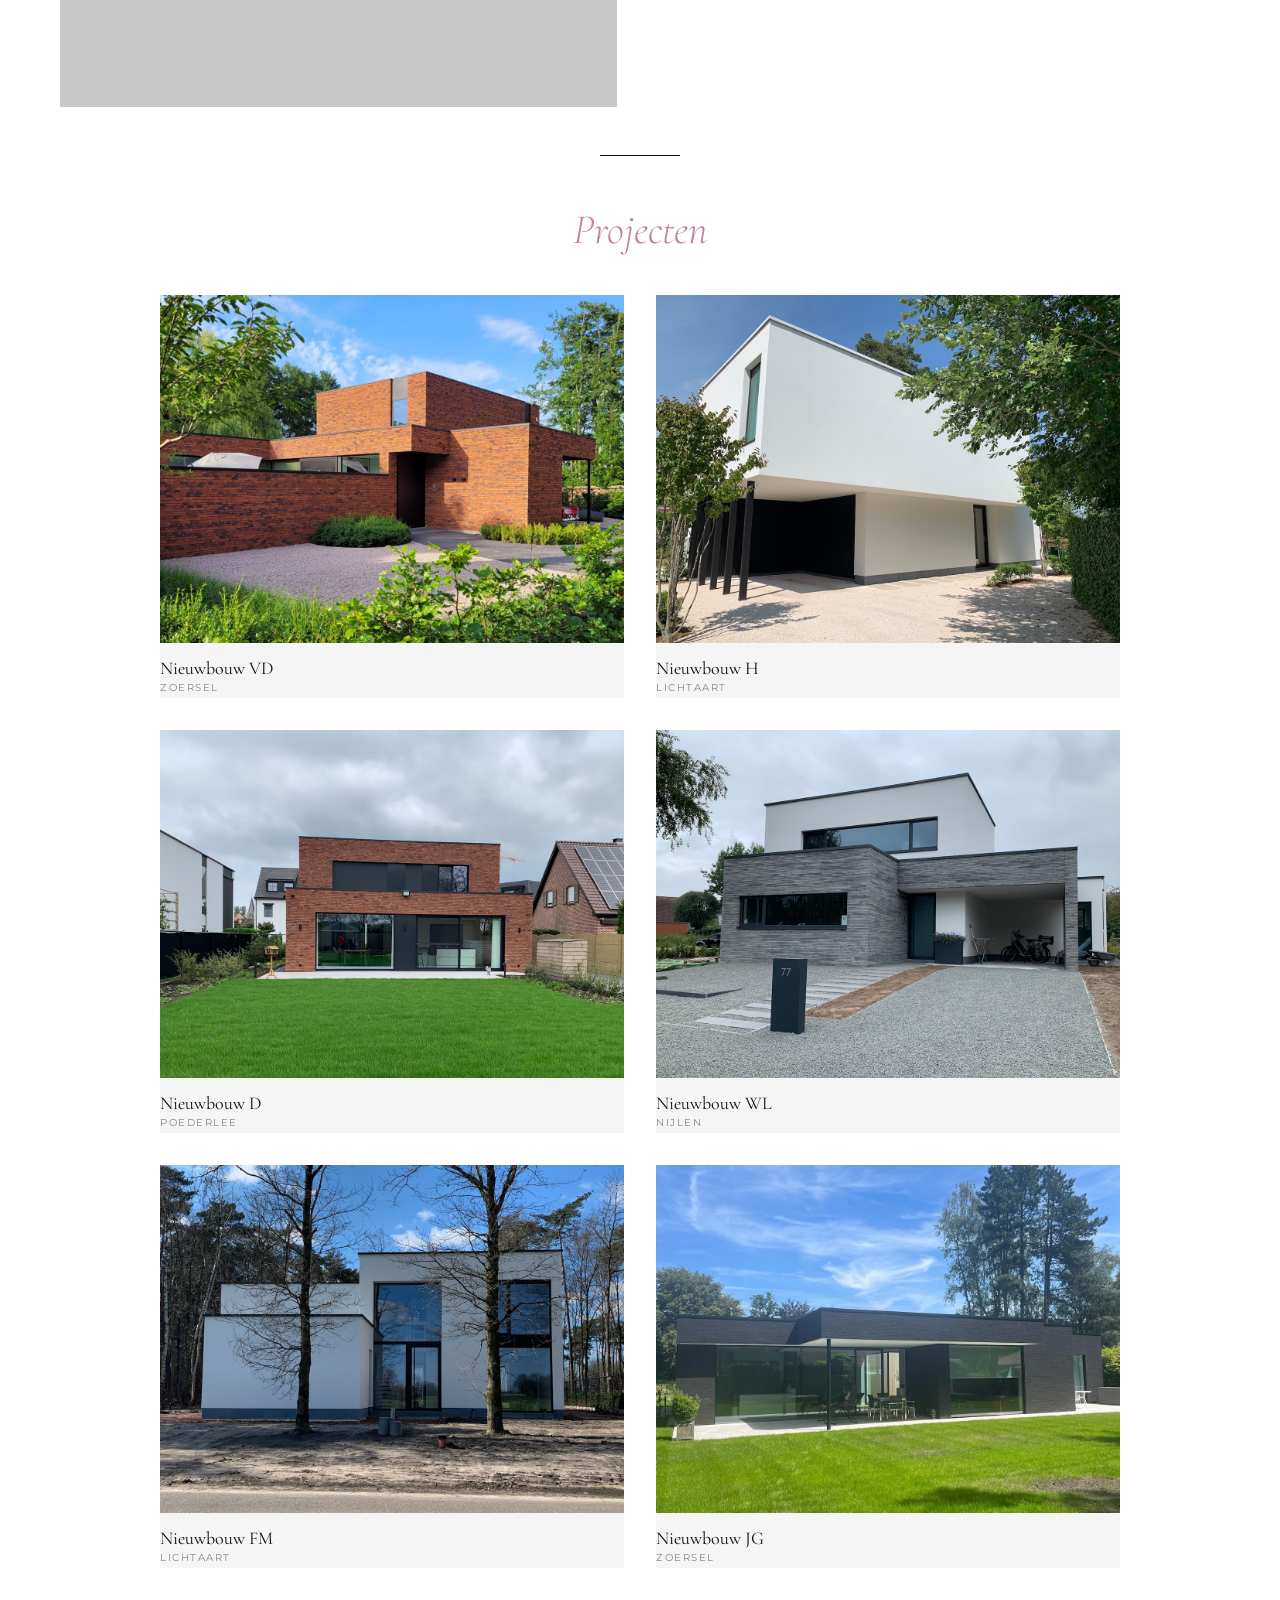
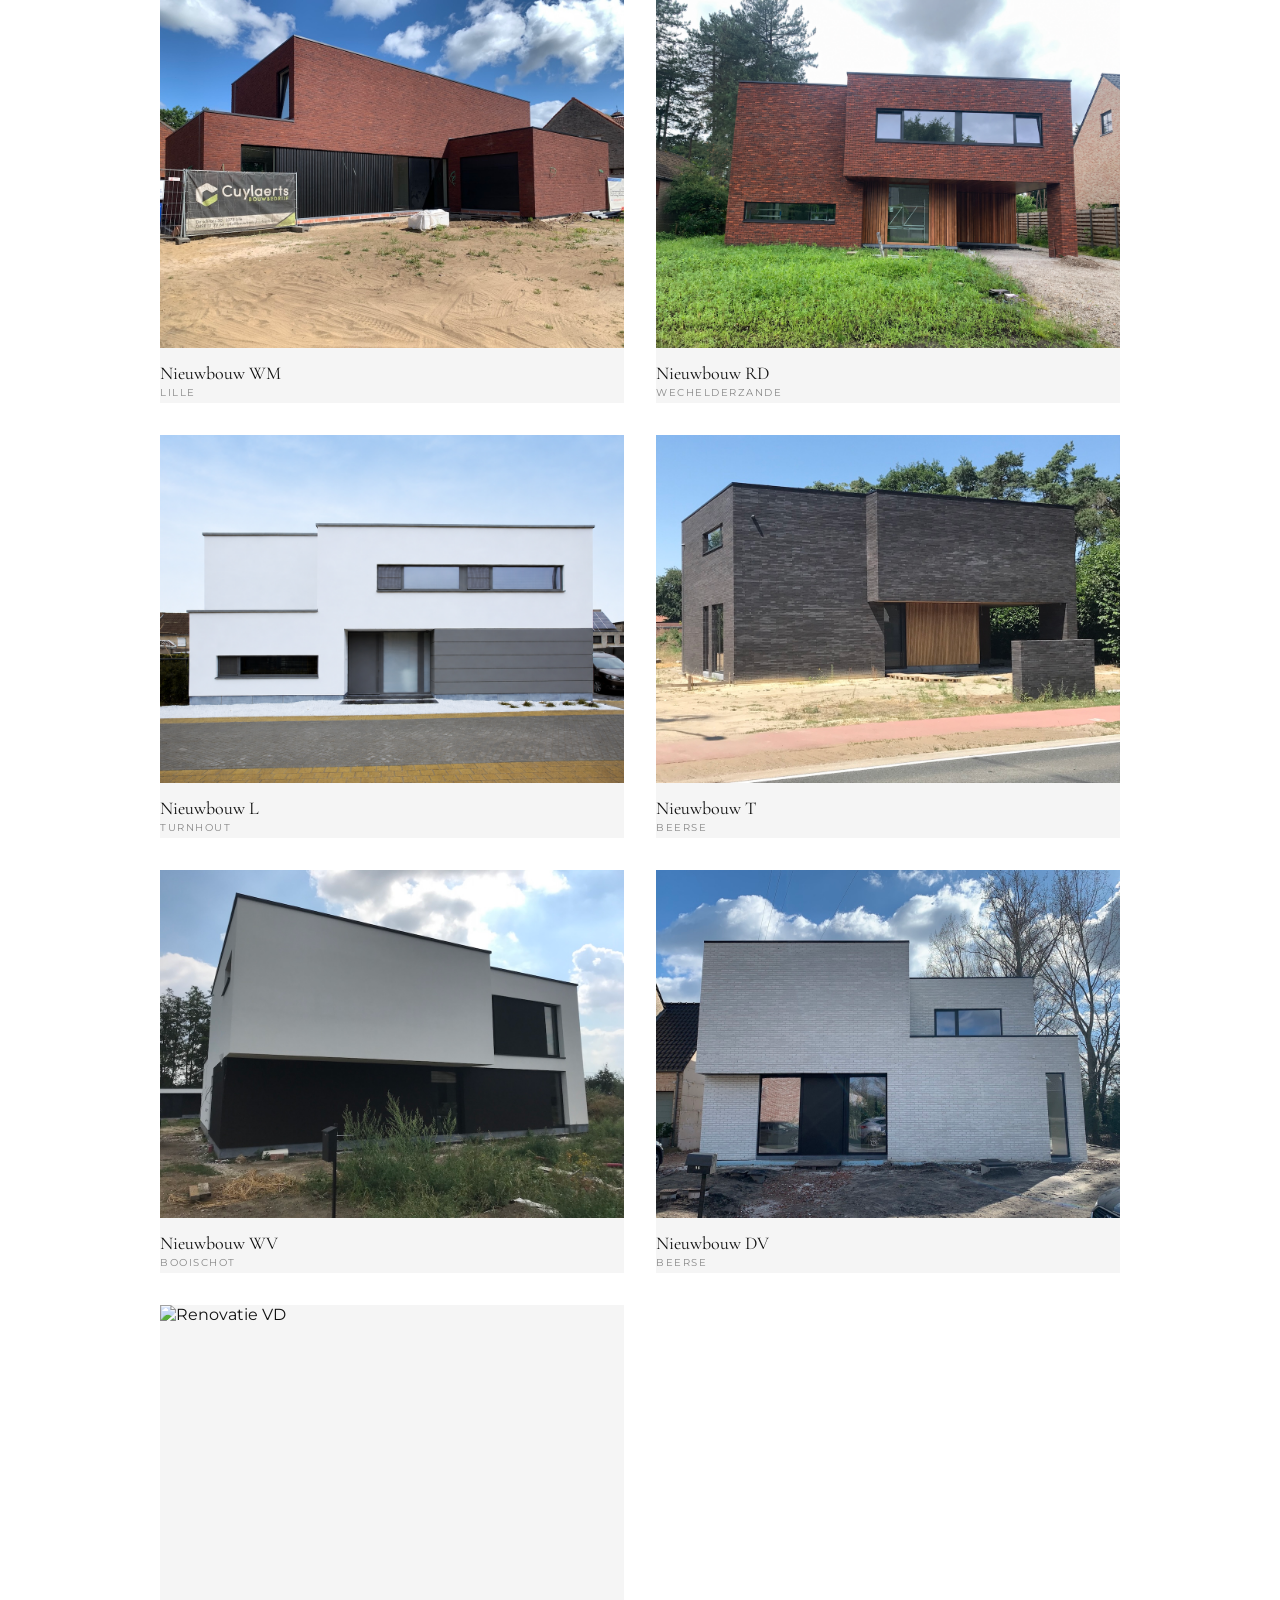
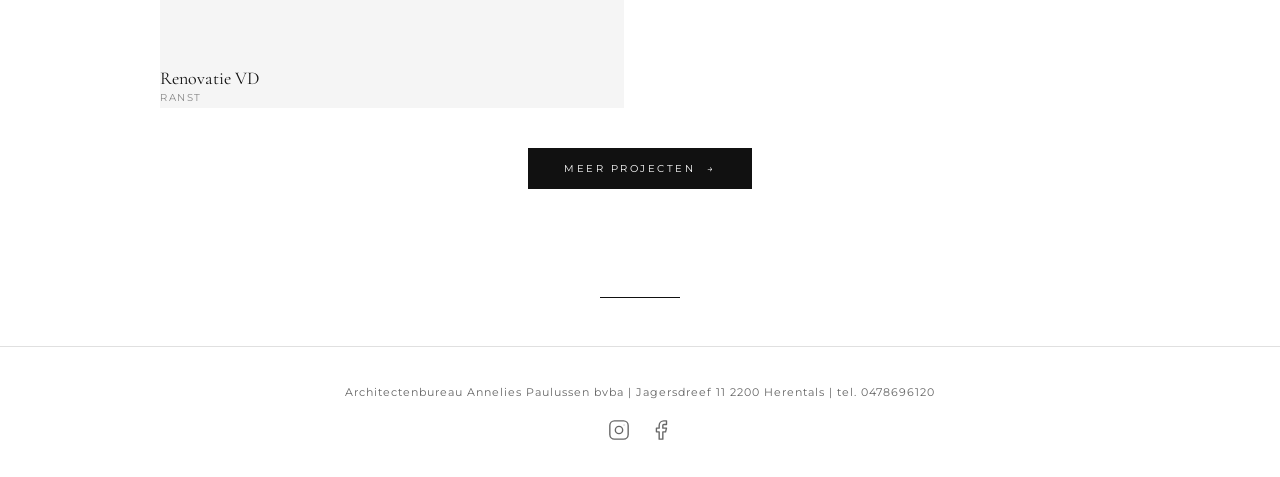
==== commit af2aebbe: "Update text and headings in index.html" ====
--- a/index.html
+++ b/index.html
@@ -62,9 +62,9 @@
              onerror="this.parentNode.classList.add('ph-1')">
       </div>
       <div class="home-row-text">
-        <h2>Architectuur<br>met <em>karakter</em></h2>
-        <p>Architectenbureau Annelies Paulussen bvba is een gepassioneerd architectenbureau dat maatwerk levert voor zowel particulieren als bedrijven.</p>
-        <p>Van het eerste gesprek tot de oplevering begeleidt Annelies u stap voor stap, met oog voor detail, duurzaamheid en uw persoonlijke stijl.</p>
+        <h2>Moderne architectuur</h2>
+        <p>Architectenbureau Annelies Paulussen staat voor eigentijdse architectuur met oog voor detail en duurzaamheid. </p>
+        <p>Het bureau realiseert zowel moderne nieuwbouwprojecten als grondige renovties, steeds afgestemd op de eisen van de klant.</p>
       </div>
     </div>
   </div>
@@ -78,9 +78,9 @@
              onerror="this.parentNode.classList.add('ph-1')">
       </div>
       <div class="home-row-text">
-        <h2>Nieuwbouw &amp;<br><em>Renovatie</em></h2>
-        <p>Of u nu droomt van een tijdloze nieuwbouwwoning of uw bestaande woning een nieuw leven wil geven — wij zorgen voor een kwalitatief en tijdloos resultaat dat perfect aansluit bij uw wensen en budget.</p>
-        <p>Elke opdracht is uniek en wordt met de grootste zorg uitgewerkt.</p>
+        <h2>Projecten op maat</h2>
+        <p>Elk project wordt afgestemd op de stijl en wensen van de opdrachtgever.</p>
+        <p>Een persoonlijke uitwerking staat centraal, zodat het eindproduct perfect aansluit bij de eisen van de klant..</p>
       </div>
     </div>
   </div>
@@ -94,9 +94,9 @@
              onerror="this.parentNode.classList.add('ph-1')">
       </div>
       <div class="home-row-text">
-        <h2>Architectuur<br>met <em>karakter</em></h2>
-        <p>Architectenbureau Annelies Paulussen bvba is een gepassioneerd architectenbureau dat maatwerk levert voor zowel particulieren als bedrijven.</p>
-        <p>Van het eerste gesprek tot de oplevering begeleidt Annelies u stap voor stap, met oog voor detail, duurzaamheid en uw persoonlijke stijl.</p>
+        <h2>Volledige begeleiding</h2>
+        <p>Architectenbureau Annelies Paulussen bvba is gespecialiseerd in een volledige coördinatie en opvolging van het bouwproject.</p>
+        <p>BLA BLA...</p>
       </div>
     </div>
   </div>
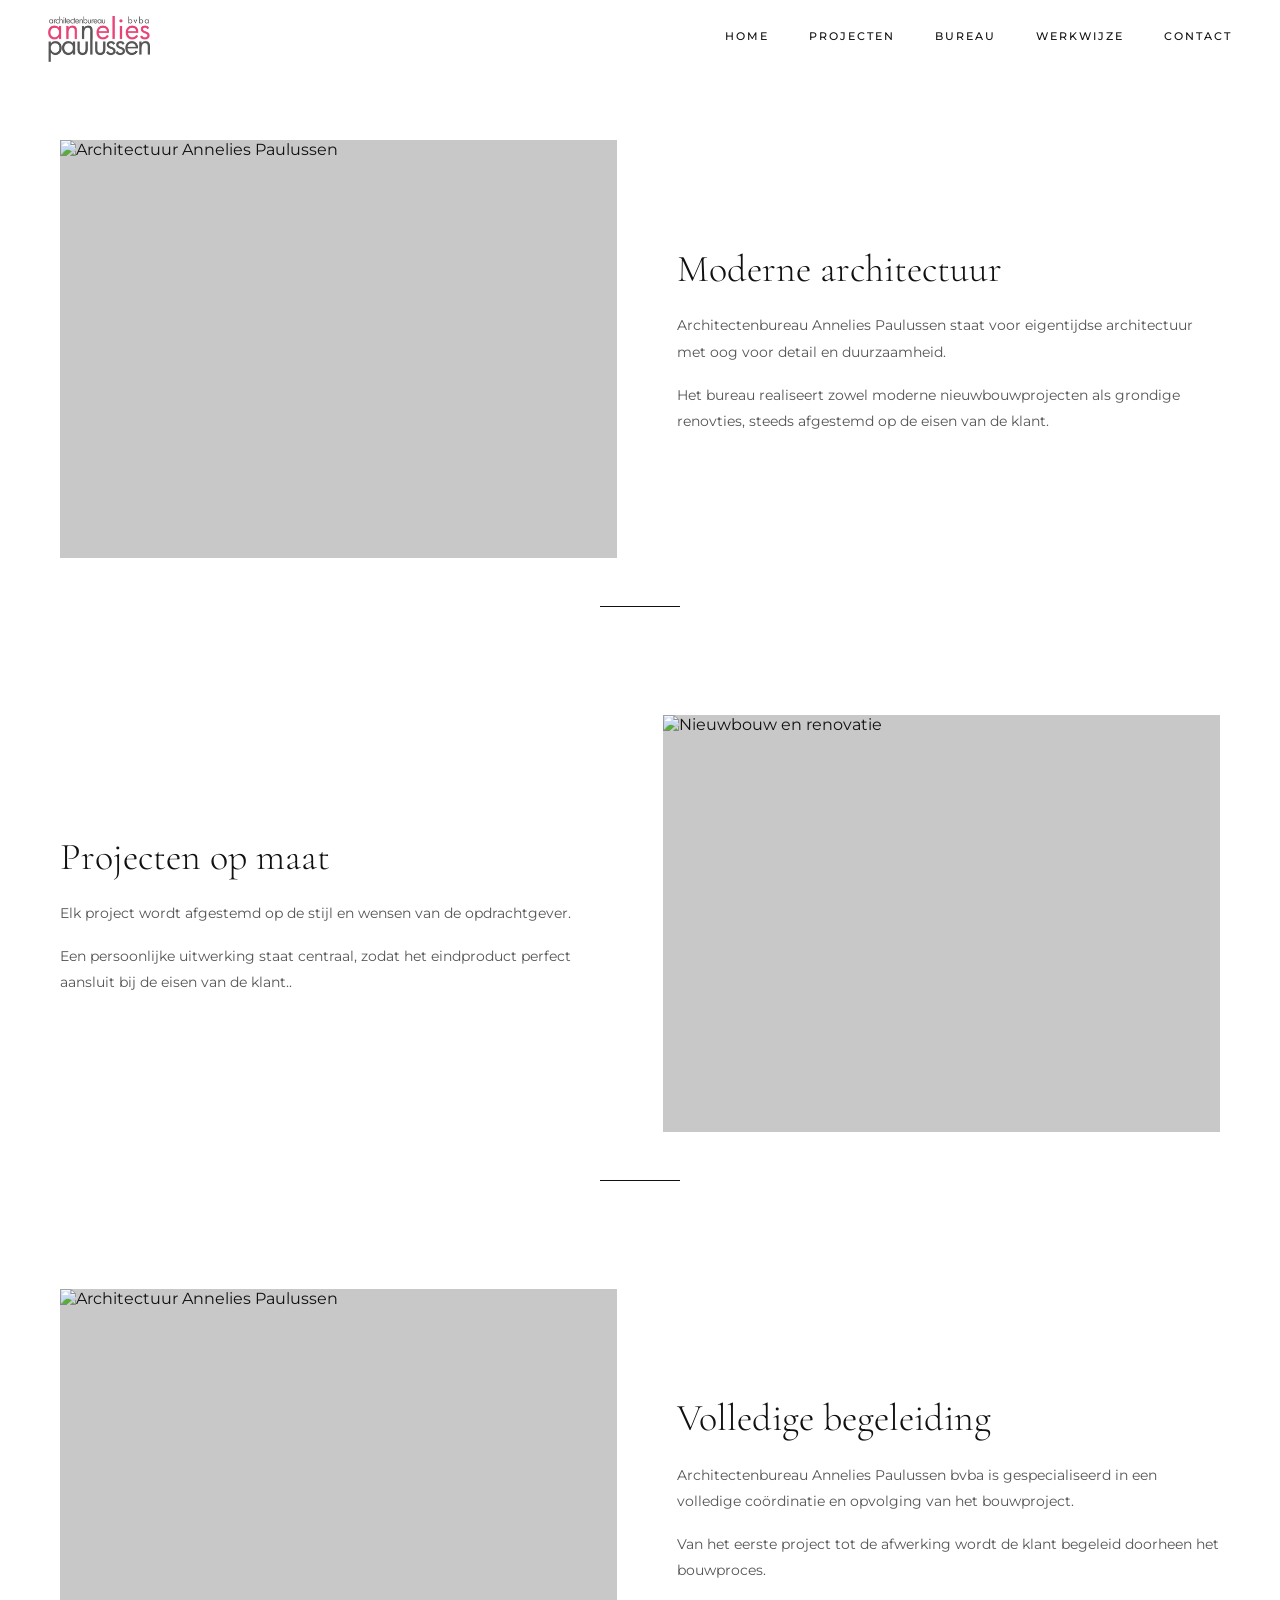
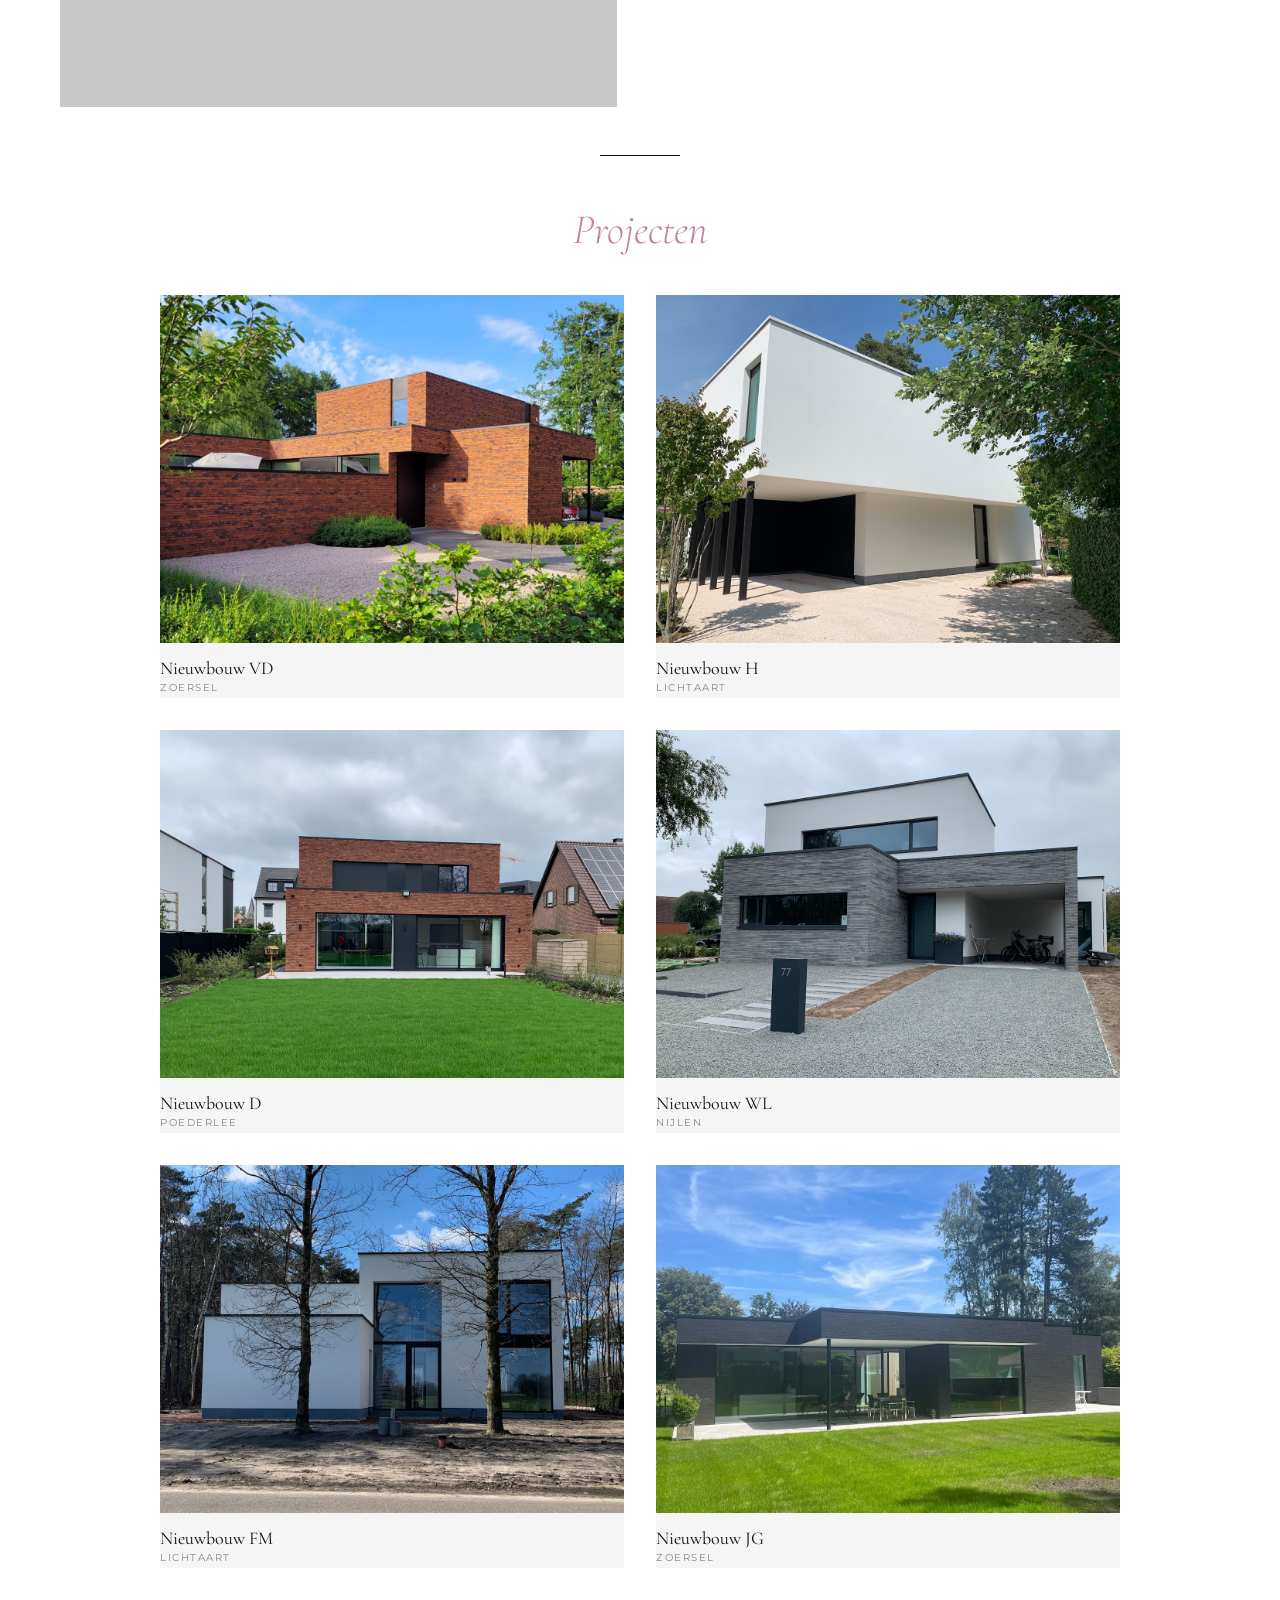
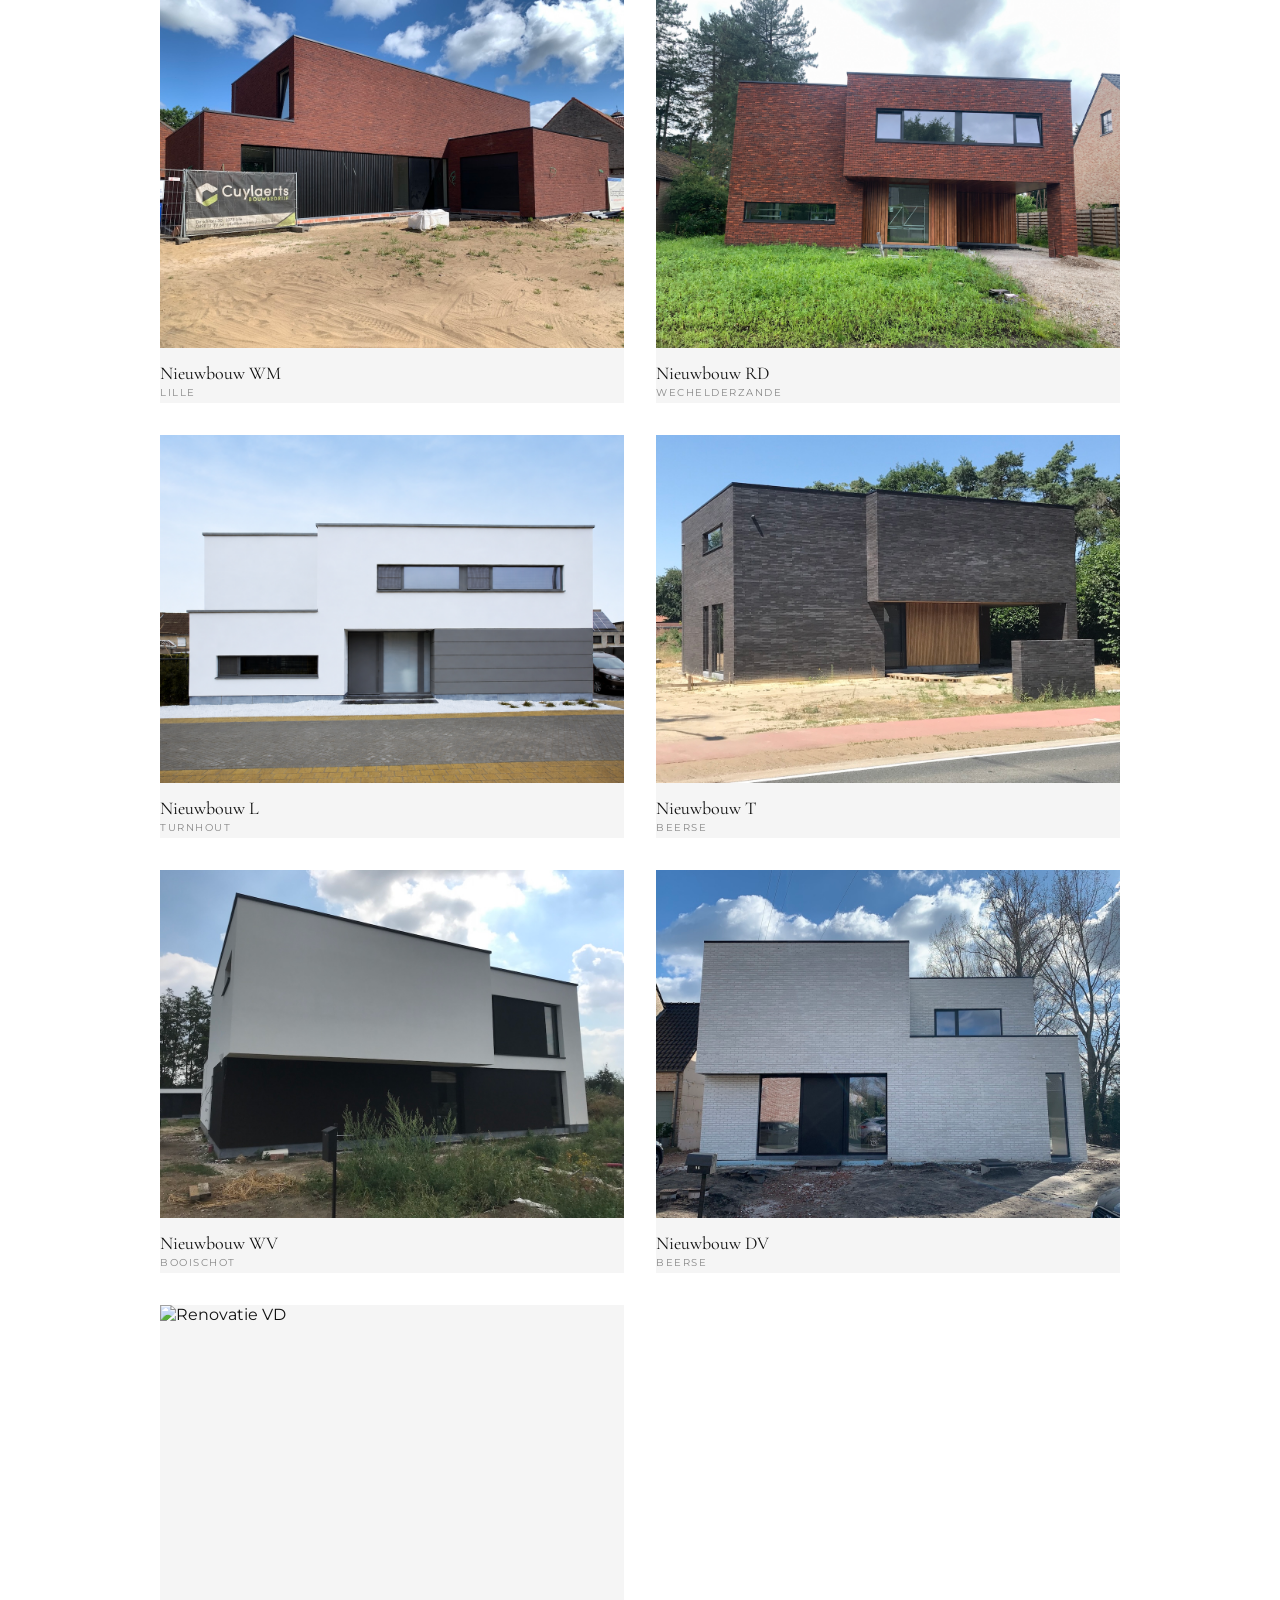
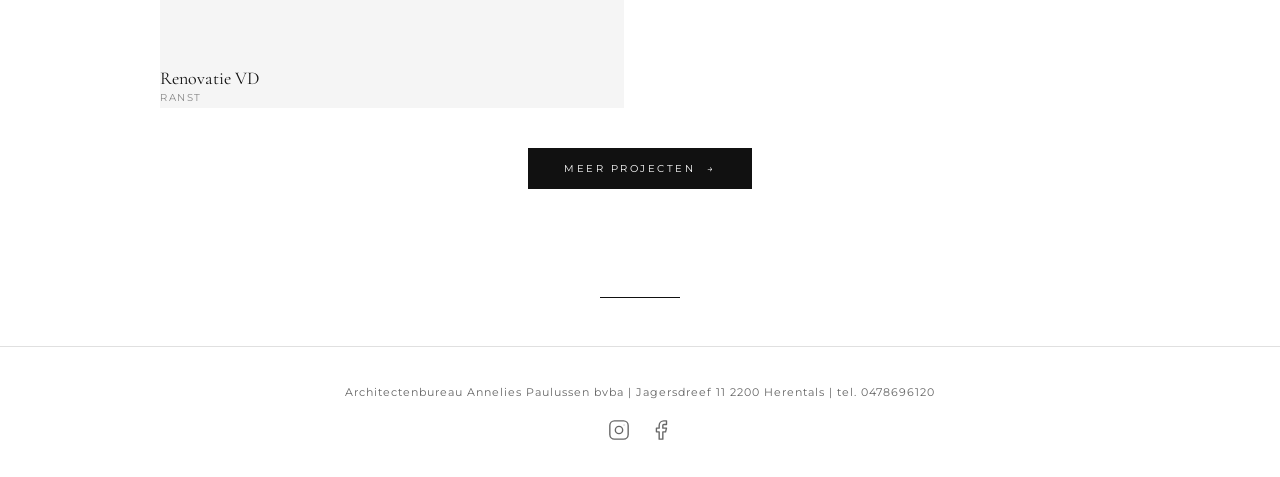
==== commit 54c46116: "Update project description in index.html" ====
--- a/index.html
+++ b/index.html
@@ -96,7 +96,7 @@
       <div class="home-row-text">
         <h2>Volledige begeleiding</h2>
         <p>Architectenbureau Annelies Paulussen bvba is gespecialiseerd in een volledige coördinatie en opvolging van het bouwproject.</p>
-        <p>BLA BLA...</p>
+        <p>Van het eerste project tot de afwerking wordt de klant begeleid doorheen het bouwproces.</p>
       </div>
     </div>
   </div>
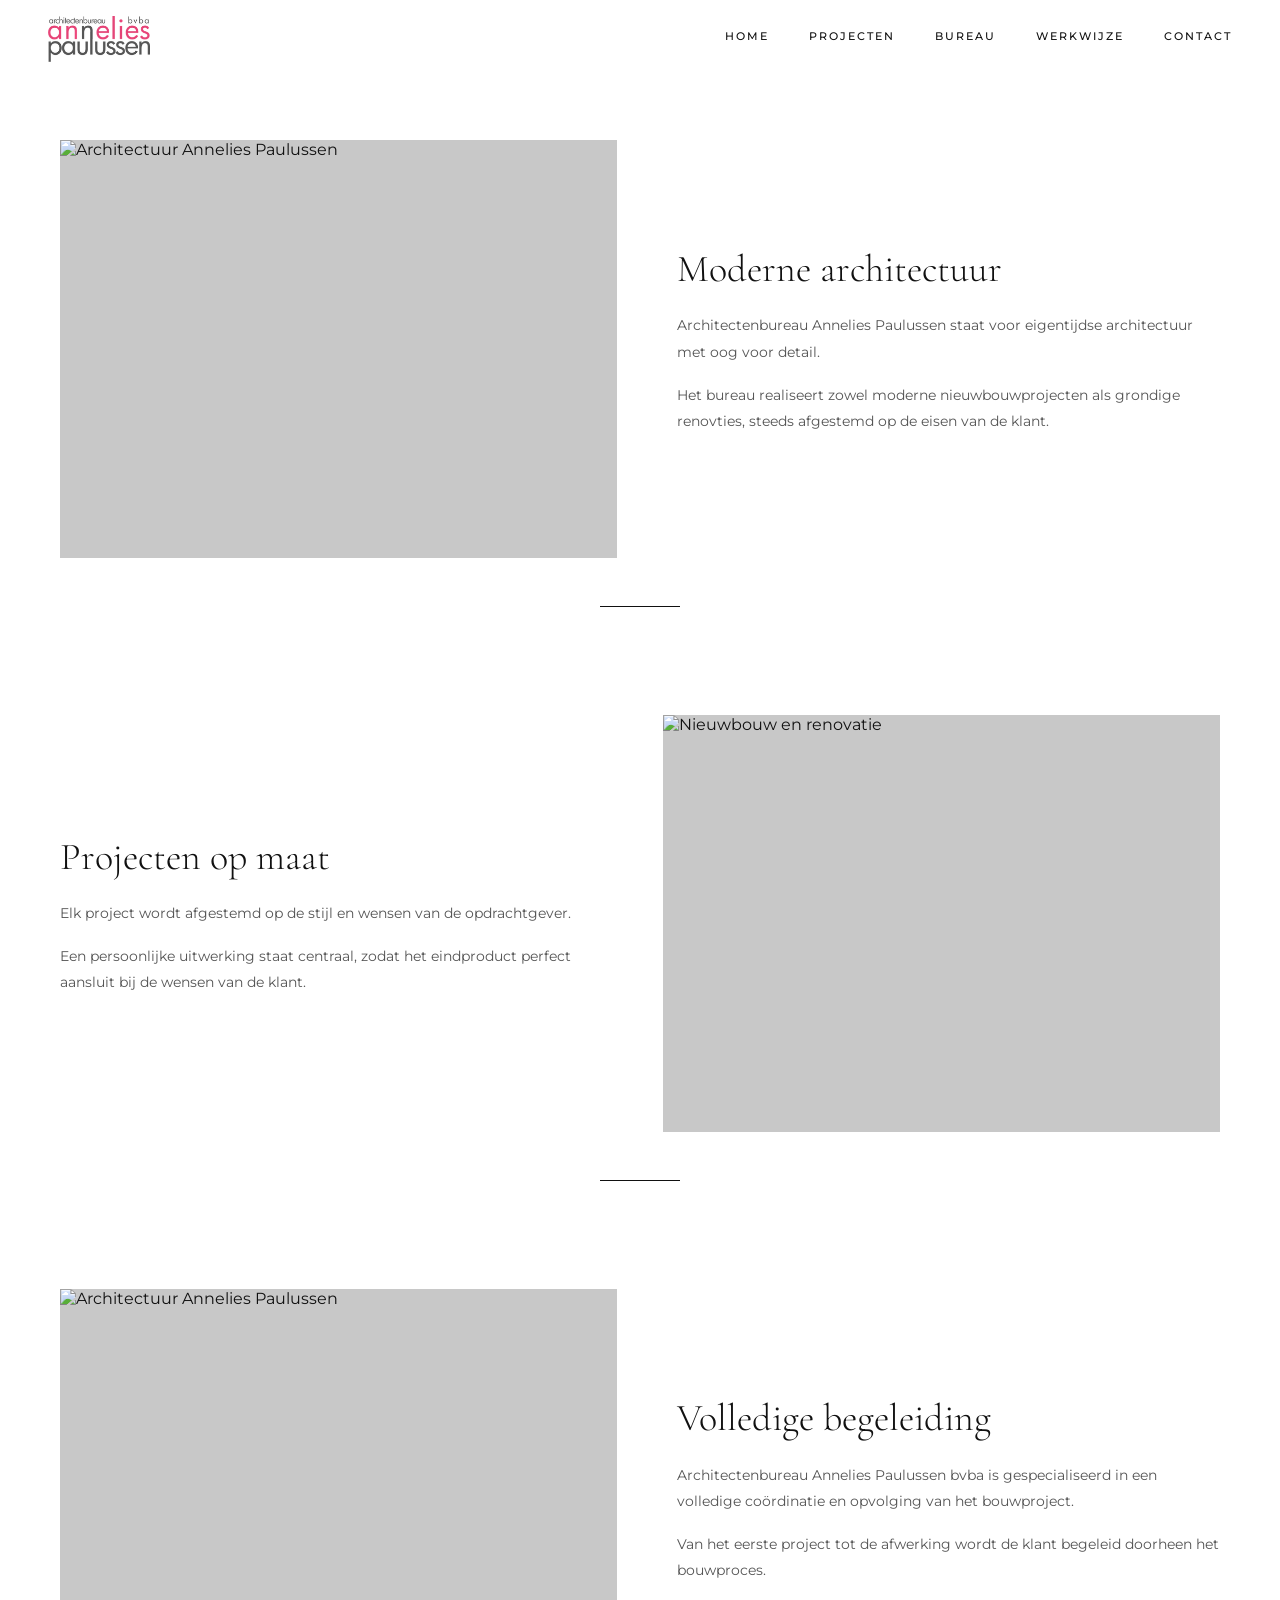
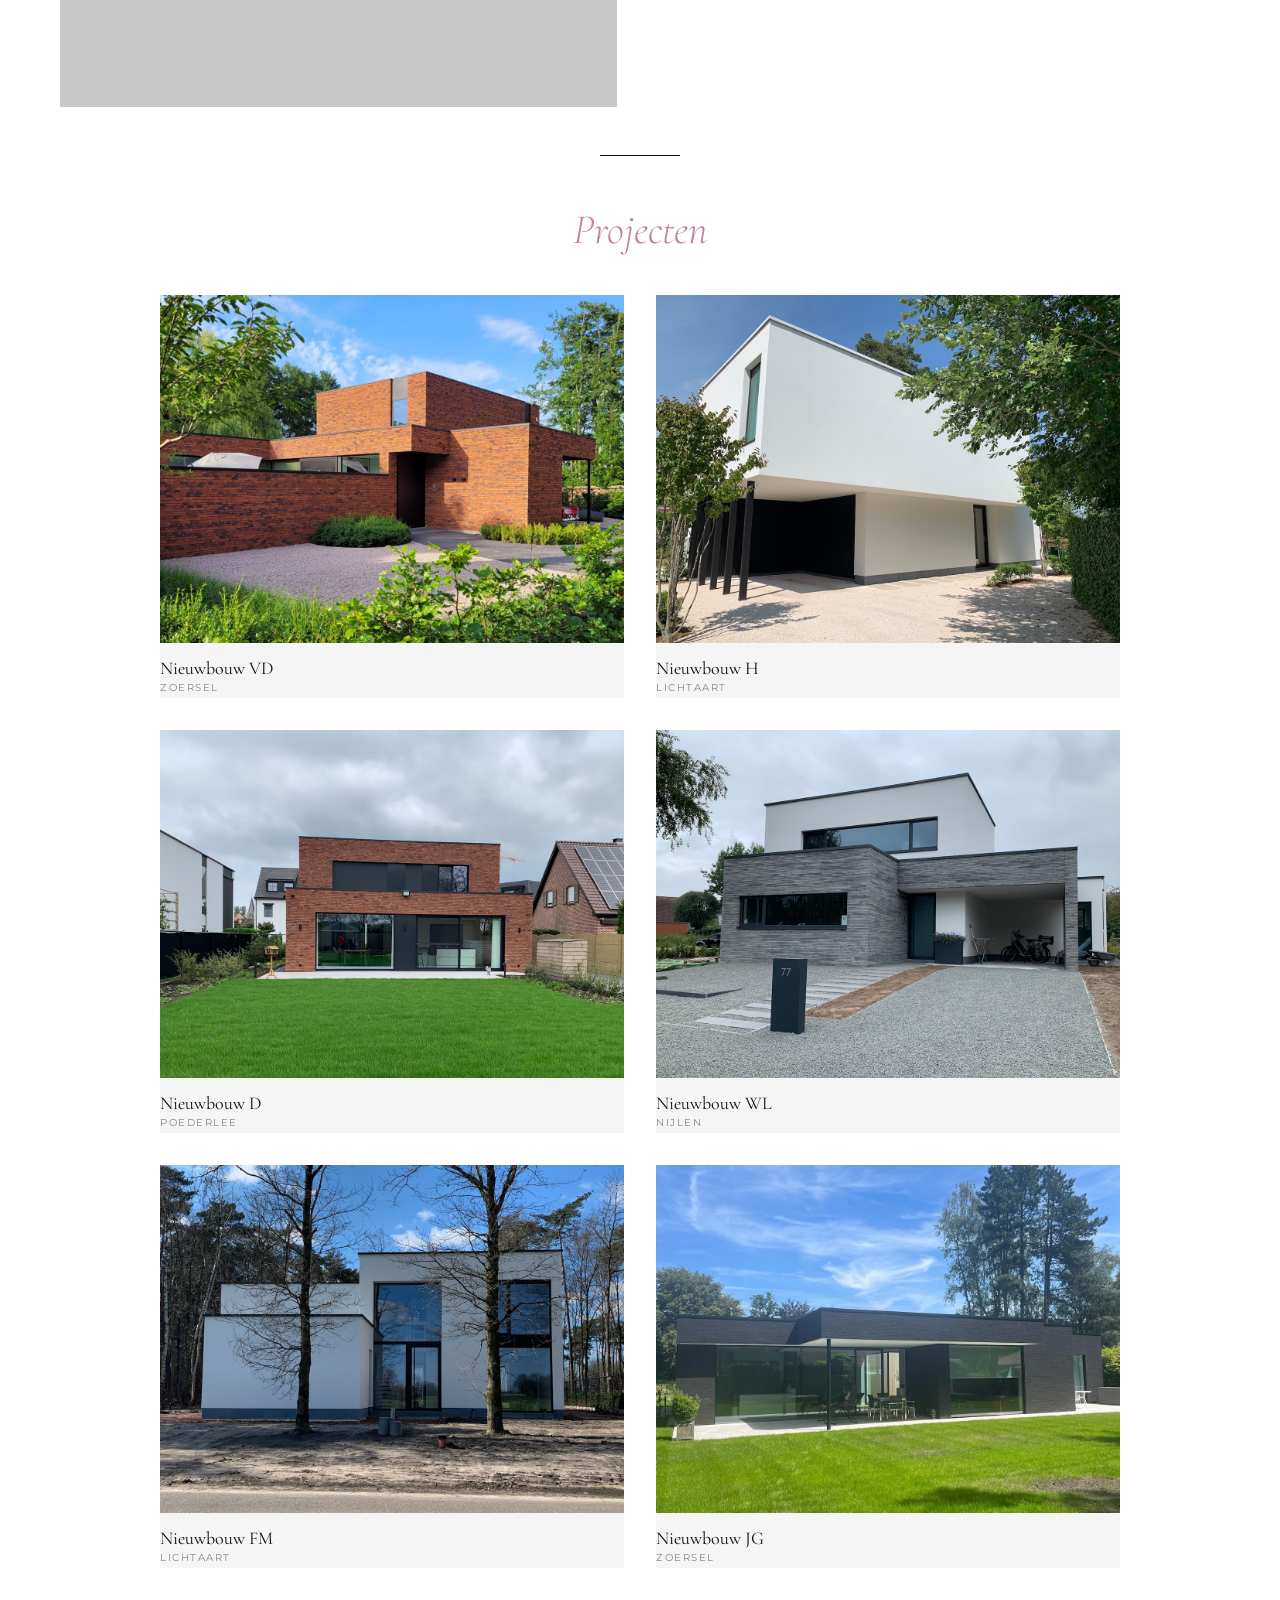
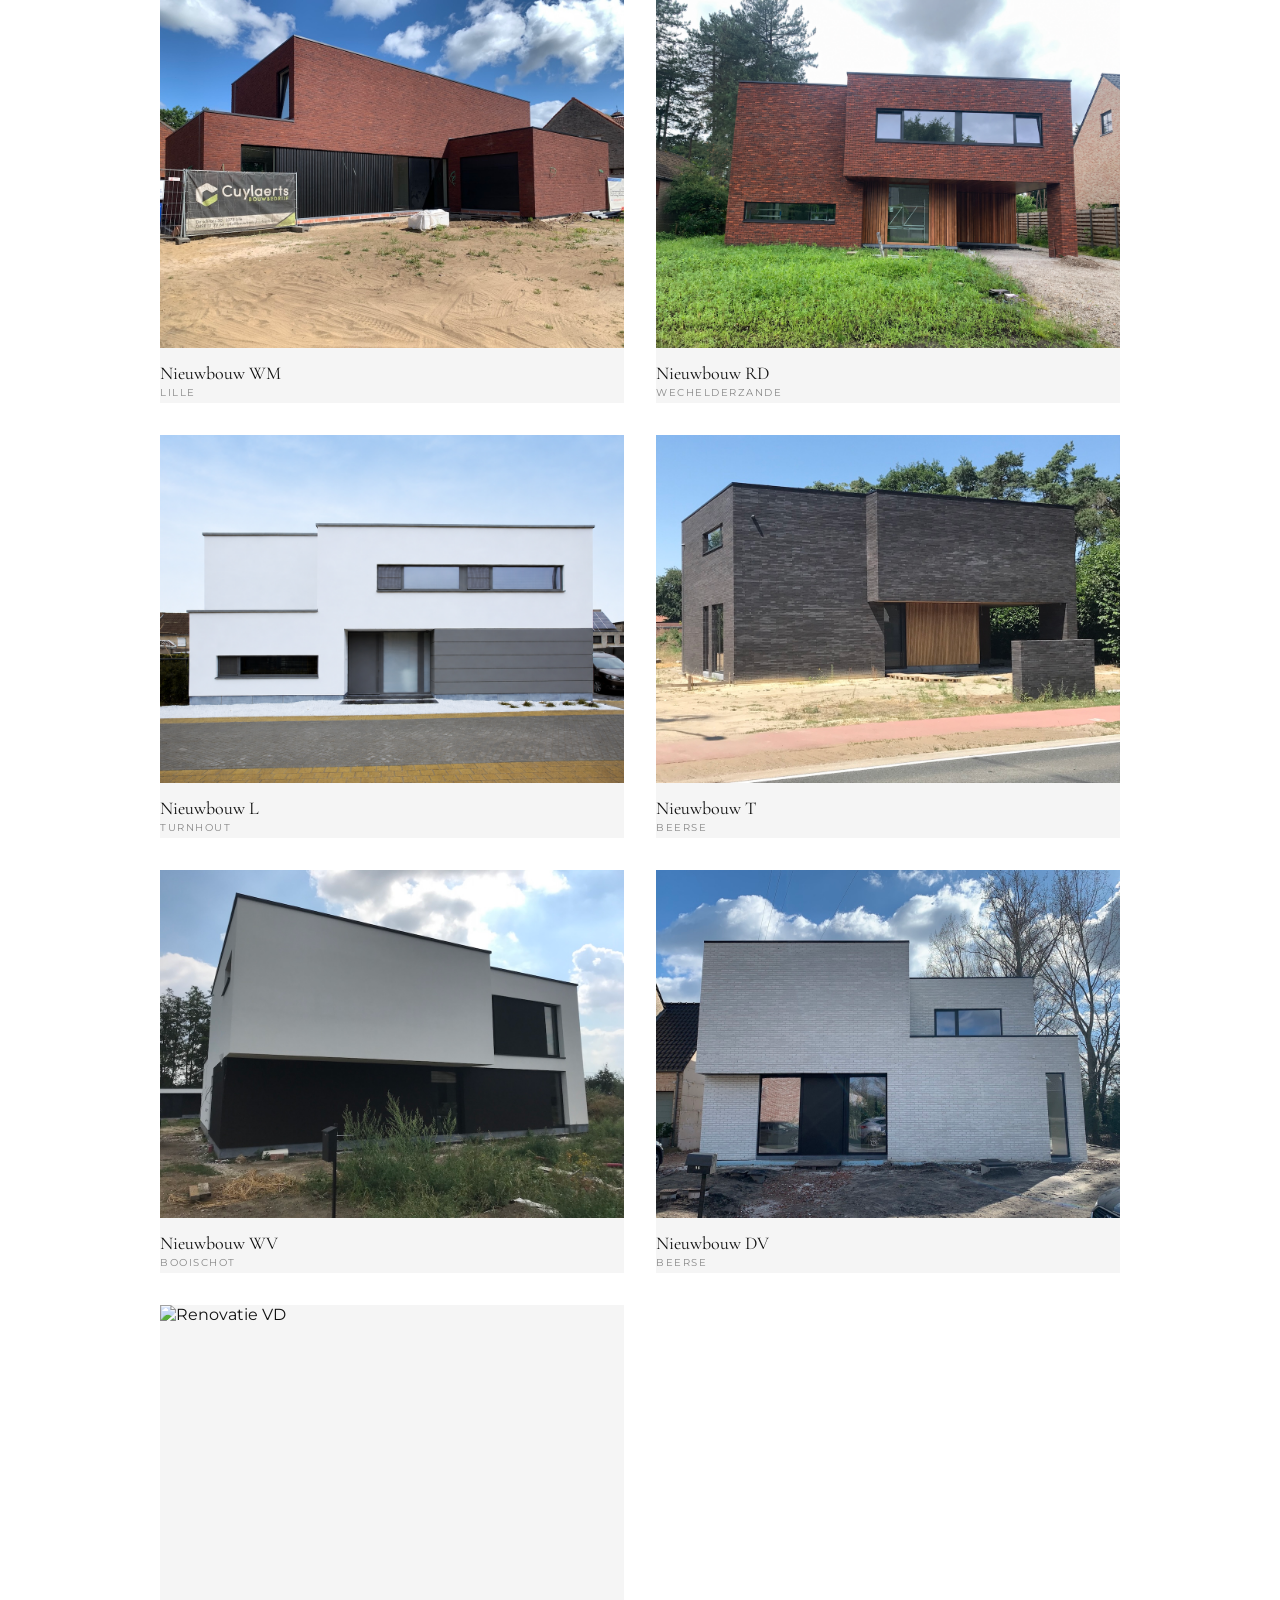
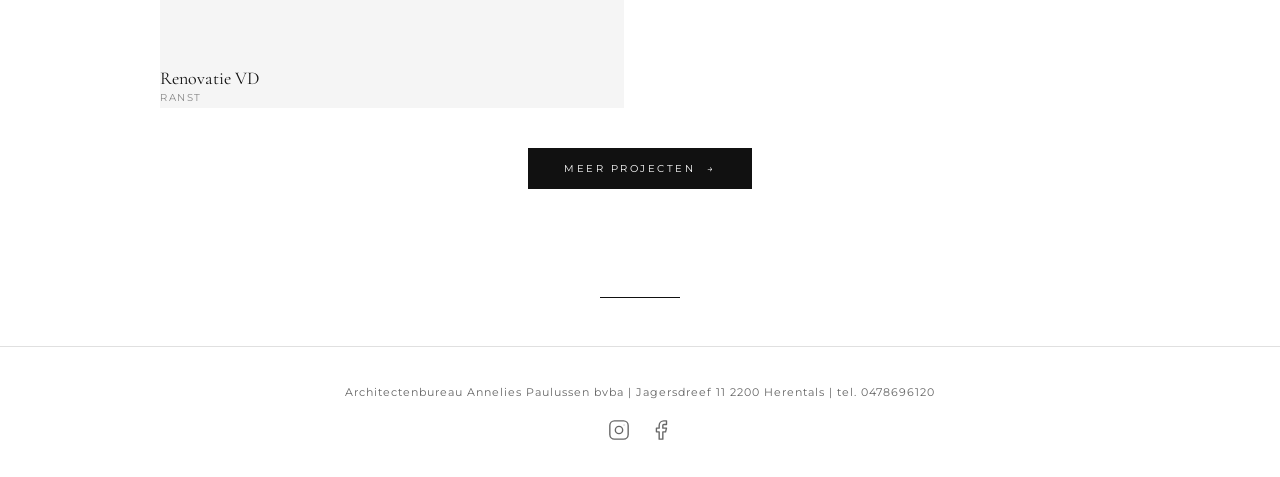
==== commit 0d34d091: "Update text for clarity in index.html" ====
--- a/index.html
+++ b/index.html
@@ -63,7 +63,7 @@
       </div>
       <div class="home-row-text">
         <h2>Moderne architectuur</h2>
-        <p>Architectenbureau Annelies Paulussen staat voor eigentijdse architectuur met oog voor detail en duurzaamheid. </p>
+        <p>Architectenbureau Annelies Paulussen staat voor eigentijdse architectuur met oog voor detail. </p>
         <p>Het bureau realiseert zowel moderne nieuwbouwprojecten als grondige renovties, steeds afgestemd op de eisen van de klant.</p>
       </div>
     </div>
@@ -80,7 +80,7 @@
       <div class="home-row-text">
         <h2>Projecten op maat</h2>
         <p>Elk project wordt afgestemd op de stijl en wensen van de opdrachtgever.</p>
-        <p>Een persoonlijke uitwerking staat centraal, zodat het eindproduct perfect aansluit bij de eisen van de klant..</p>
+        <p>Een persoonlijke uitwerking staat centraal, zodat het eindproduct perfect aansluit bij de wensen van de klant.</p>
       </div>
     </div>
   </div>
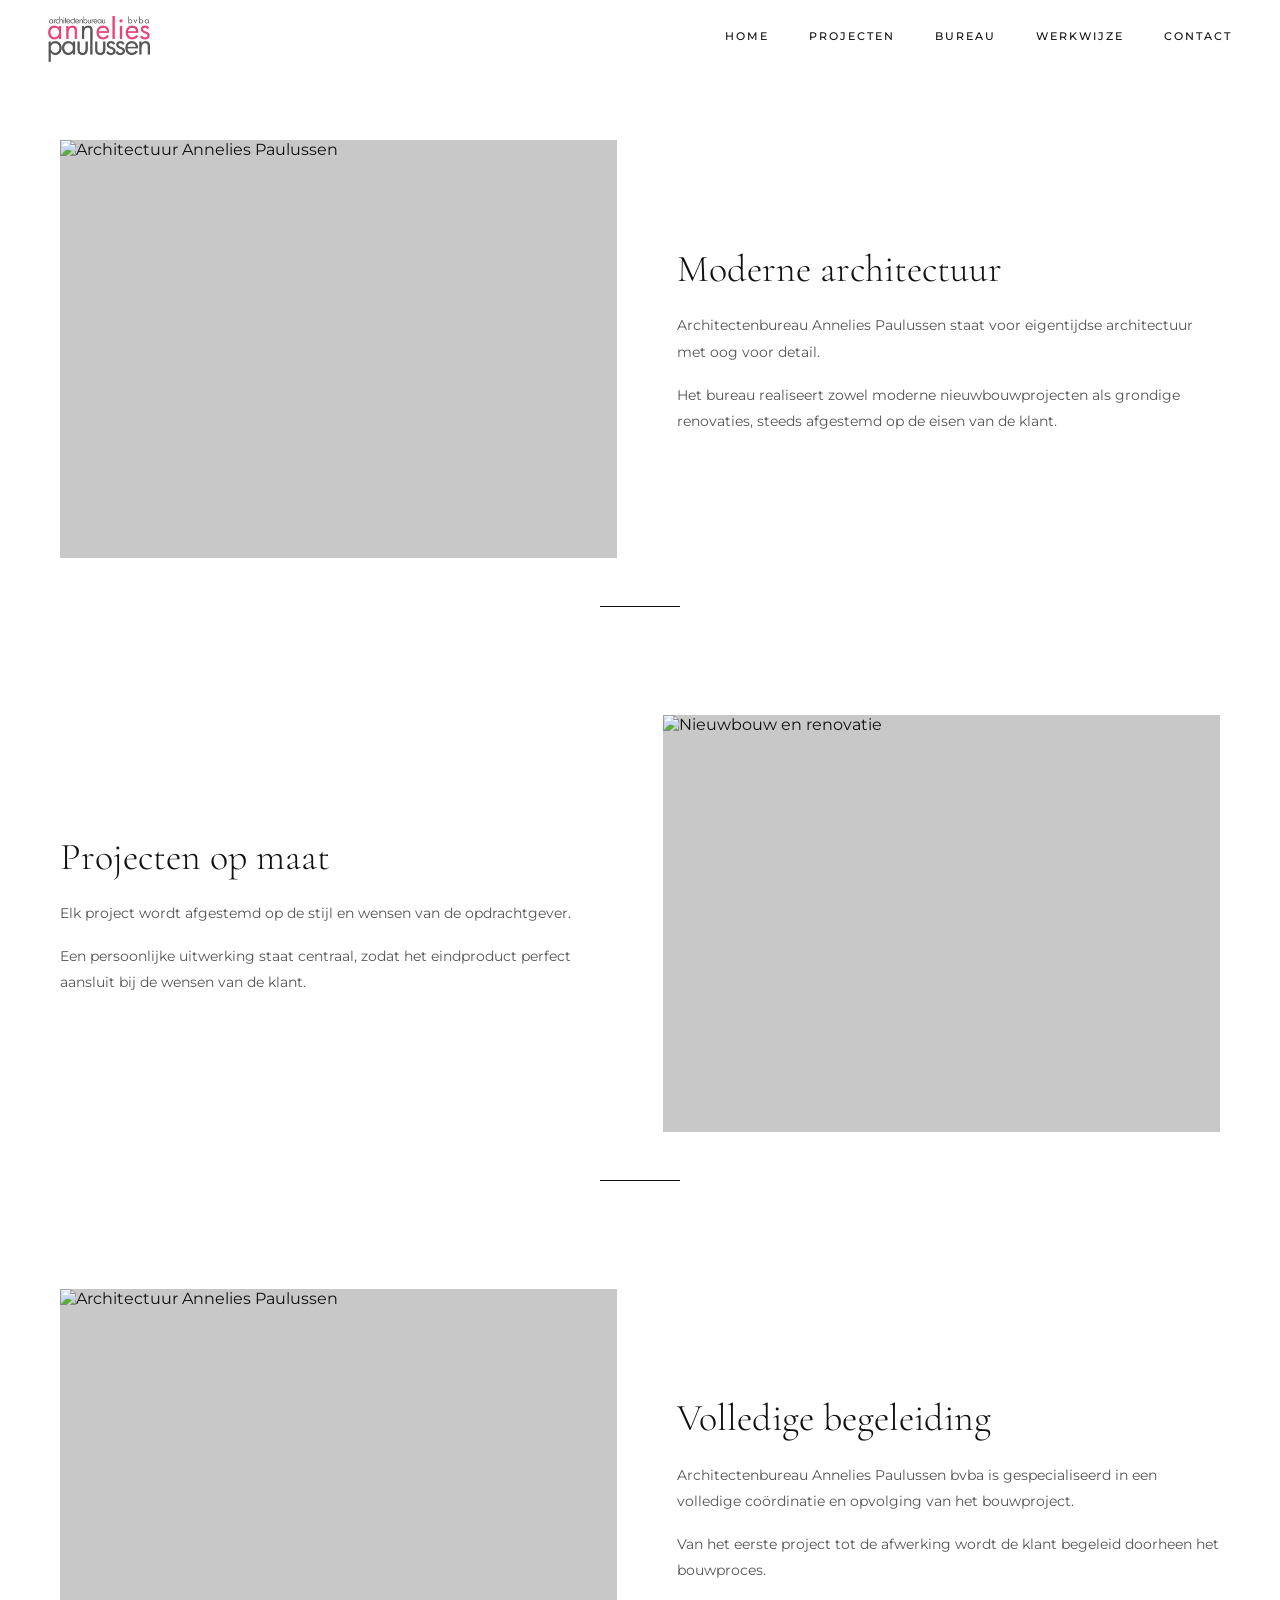
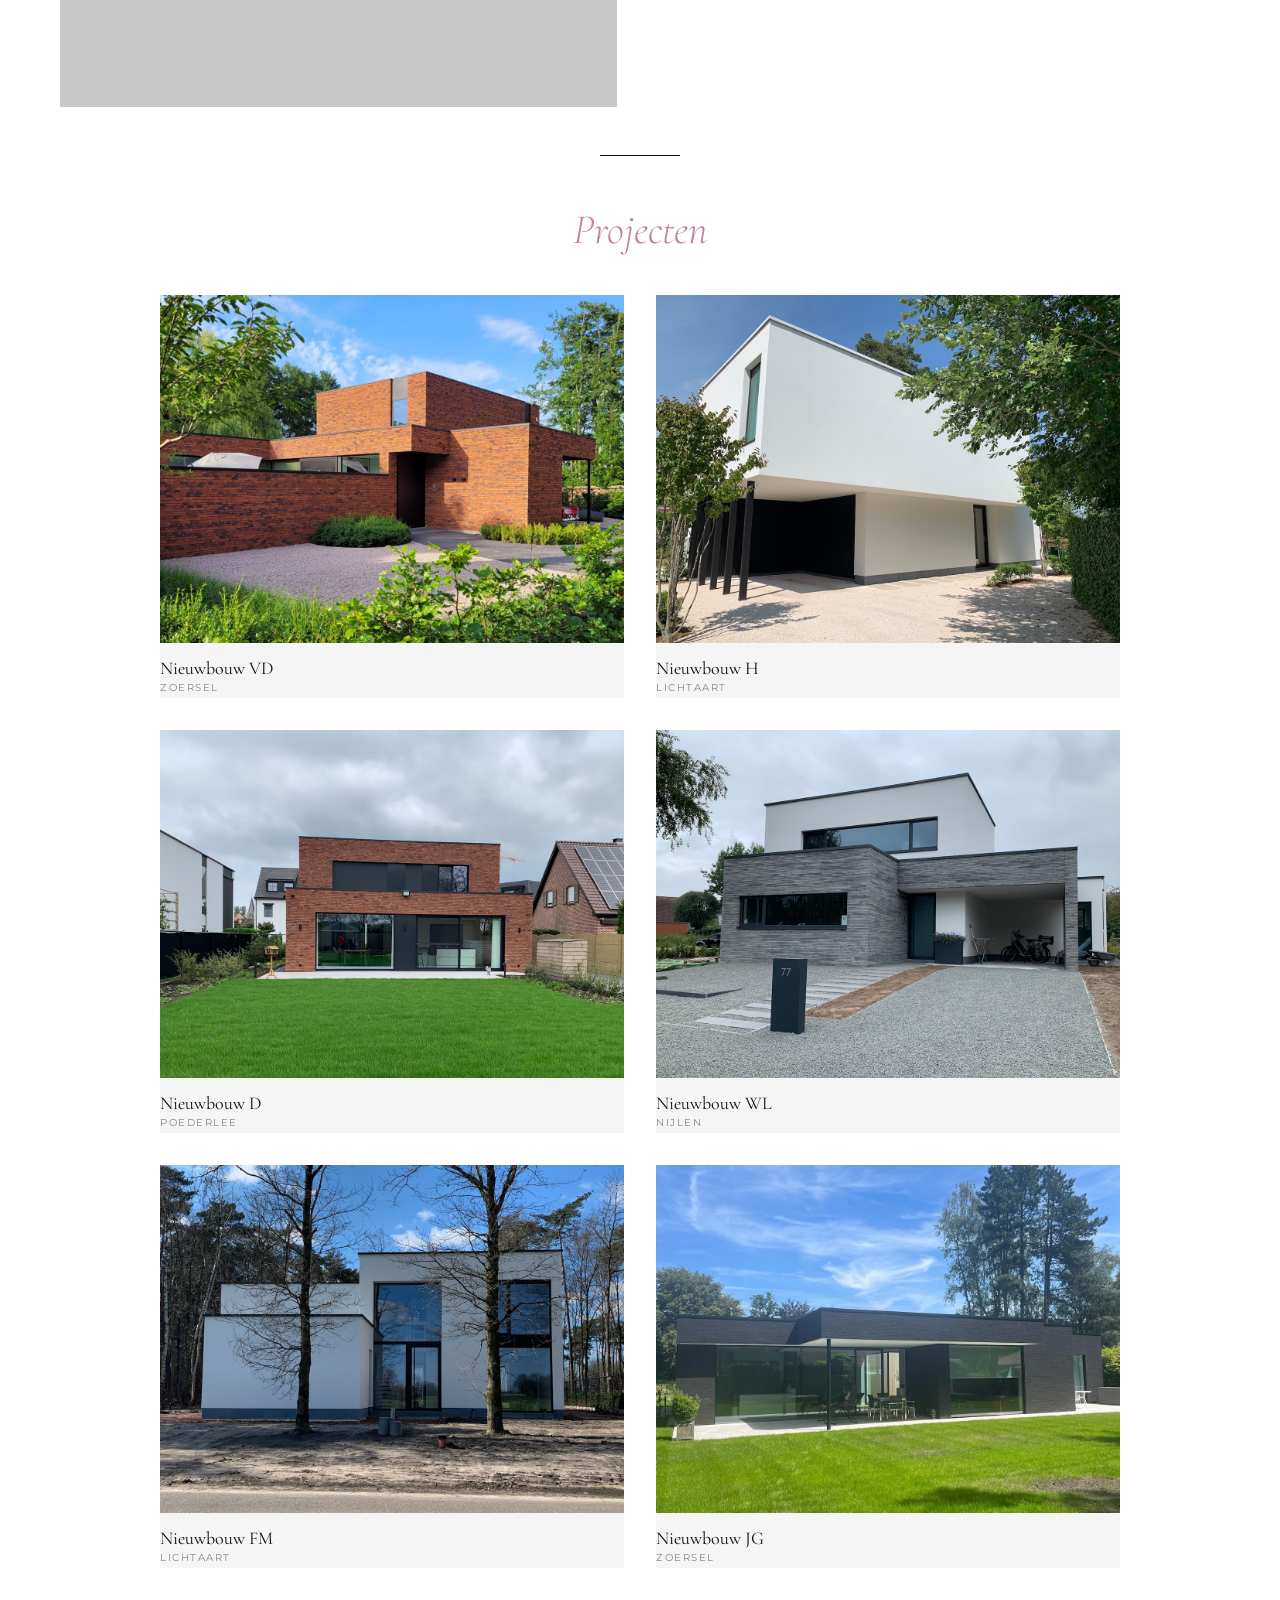
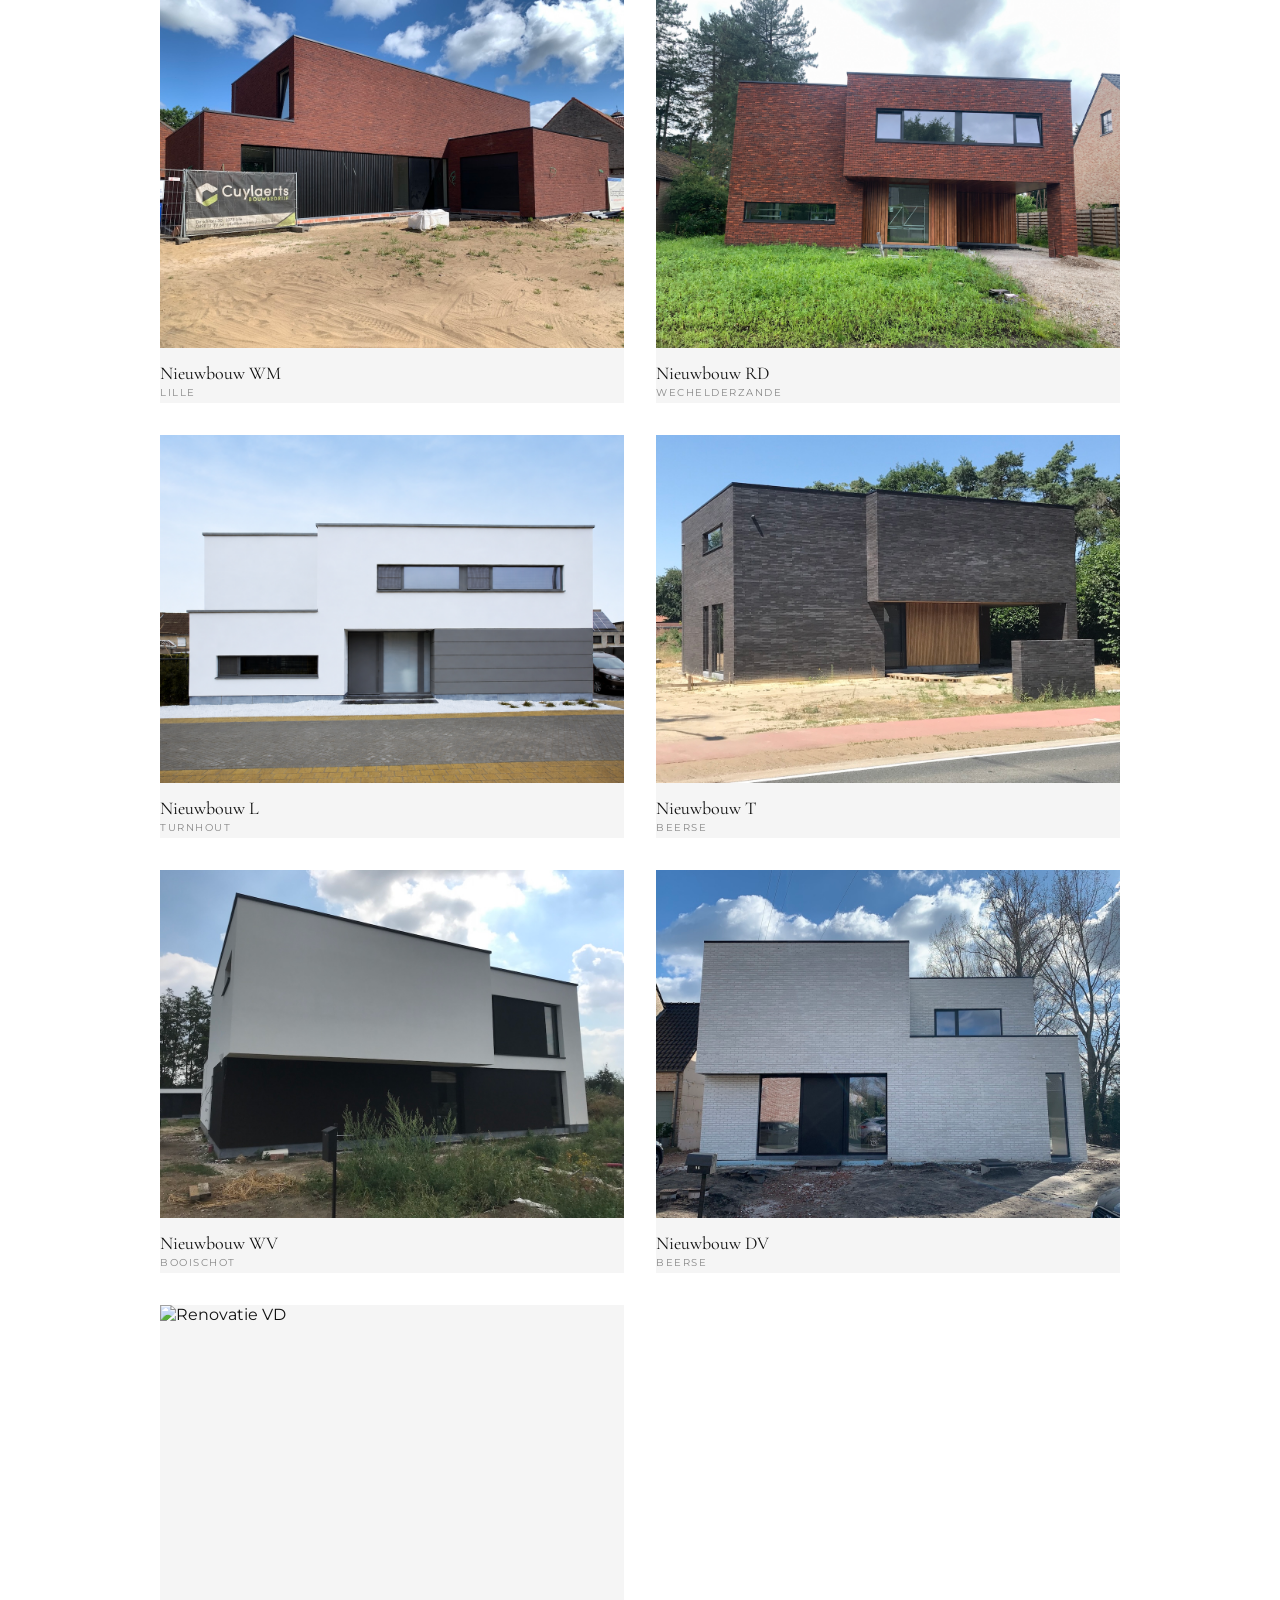
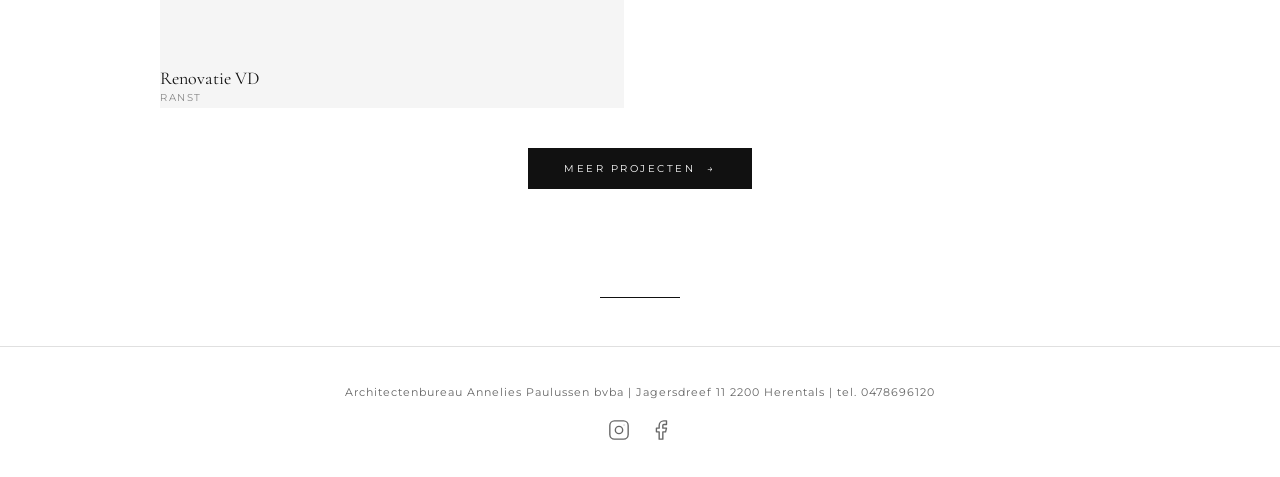
==== commit e84166c5: "Fix typo in renovation description" ====
--- a/index.html
+++ b/index.html
@@ -64,7 +64,7 @@
       <div class="home-row-text">
         <h2>Moderne architectuur</h2>
         <p>Architectenbureau Annelies Paulussen staat voor eigentijdse architectuur met oog voor detail. </p>
-        <p>Het bureau realiseert zowel moderne nieuwbouwprojecten als grondige renovties, steeds afgestemd op de eisen van de klant.</p>
+        <p>Het bureau realiseert zowel moderne nieuwbouwprojecten als grondige renovaties, steeds afgestemd op de eisen van de klant.</p>
       </div>
     </div>
   </div>
@@ -172,14 +172,14 @@
       Architectenbureau Annelies Paulussen bvba | Jagersdreef 11 2200 Herentals | tel. 0478696120
     </div>
     <div class="footer-social">
-      <a href="https://www.instagram.com/" target="_blank" rel="noopener" aria-label="Instagram">
+      <a href="https://www.instagram.com/architect_annelies_paulussen/" target="_blank" rel="noopener" aria-label="Instagram">
         <svg xmlns="http://www.w3.org/2000/svg" viewBox="0 0 24 24" fill="none" stroke="currentColor" stroke-width="1.5" stroke-linecap="round" stroke-linejoin="round">
           <rect x="2" y="2" width="20" height="20" rx="5" ry="5"/>
           <circle cx="12" cy="12" r="4"/>
           <circle cx="17.5" cy="6.5" r="0.5" fill="currentColor" stroke="none"/>
         </svg>
       </a>
-      <a href="https://www.facebook.com/" target="_blank" rel="noopener" aria-label="Facebook">
+      <a href="https://www.facebook.com/ArchitectenbureauAnneliesPaulussenbv/" target="_blank" rel="noopener" aria-label="Facebook">
         <svg xmlns="http://www.w3.org/2000/svg" viewBox="0 0 24 24" fill="none" stroke="currentColor" stroke-width="1.5" stroke-linecap="round" stroke-linejoin="round">
           <path d="M18 2h-3a5 5 0 0 0-5 5v3H7v4h3v8h4v-8h3l1-4h-4V7a1 1 0 0 1 1-1h3z"/>
         </svg>
--- a/css/style.css
+++ b/css/style.css
@@ -784,21 +784,27 @@
     border-bottom: 1px solid var(--accent-light);
   }
   .info-block p { font-size: 13px; line-height: 1.8; color: #555; }
-  .diensten-list { list-style: none; }
-  .diensten-list li {
-    font-size: 13px;
+  .cv-grid {
+    display: grid;
+    grid-template-columns: 100px 1fr;
+    column-gap: 16px;
+  }
+  .cv-year,
+  .cv-desc {
     padding: 10px 0;
     border-bottom: 1px solid var(--grey-mid);
-    display: flex; align-items: center; gap: 10px;
+  }
+  .cv-year {
+    font-size: 13px;
+    font-weight: 500;
+    color: var(--accent-dark);
+  }
+  .cv-desc {
+    font-size: 13px;
+    line-height: 1.6;
     color: #444;
   }
-  .diensten-list li::before {
-    content: '';
-    width: 4px; height: 4px;
-    border-radius: 50%;
-    background: var(--accent);
-    flex-shrink: 0;
-  }
+  .cv-grid > div:nth-last-child(-n+2) { border-bottom: none; }
 
   /* ══════════════════════════════
      CONTACT
@@ -1090,6 +1096,7 @@
 
     .bureau-content, .contact-layout { grid-template-columns: 1fr; }
     .bureau-text, .bureau-aside, .contact-info, .contact-form-wrap { padding: 40px 24px; }
+    .cv-grid { grid-template-columns: 76px 1fr; column-gap: 12px; }
 
     .werkwijze-intro { padding: 0 24px 36px; }
     .werkwijze-steps { padding: 0 24px 48px; }
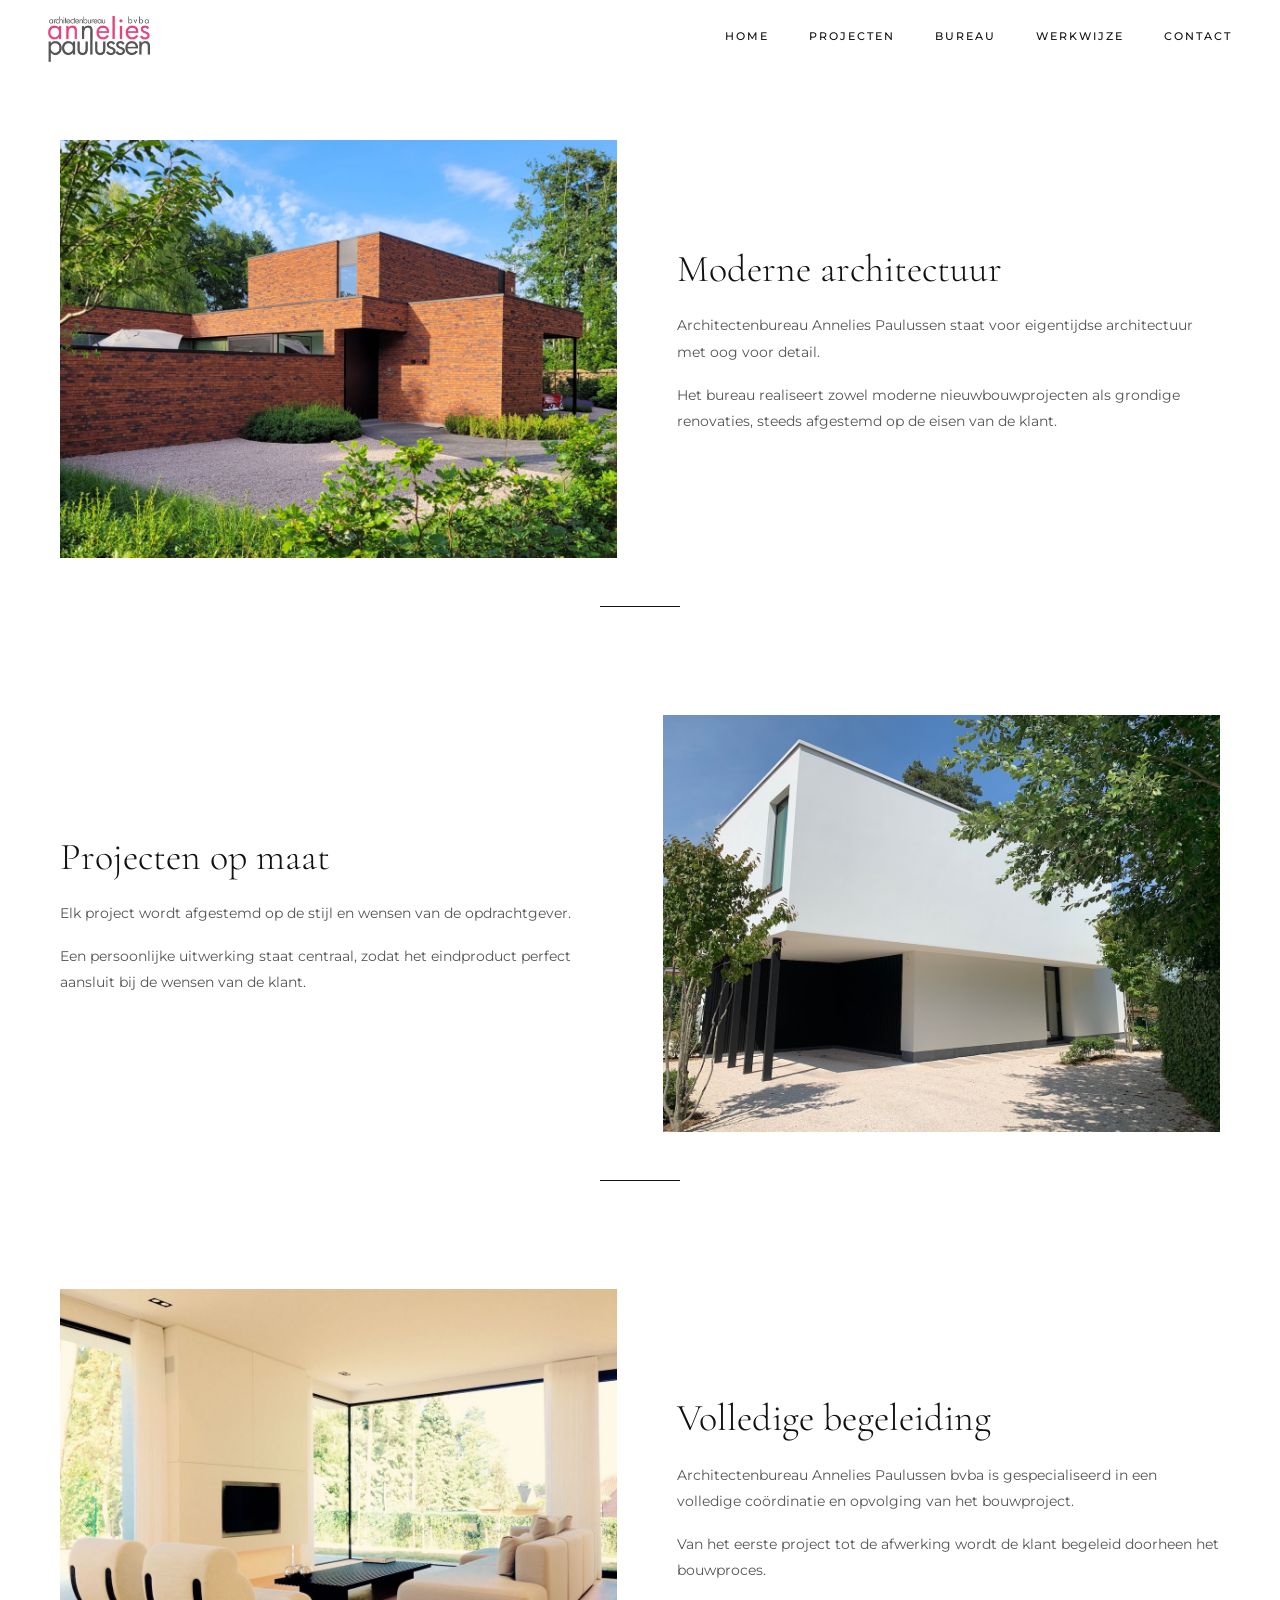
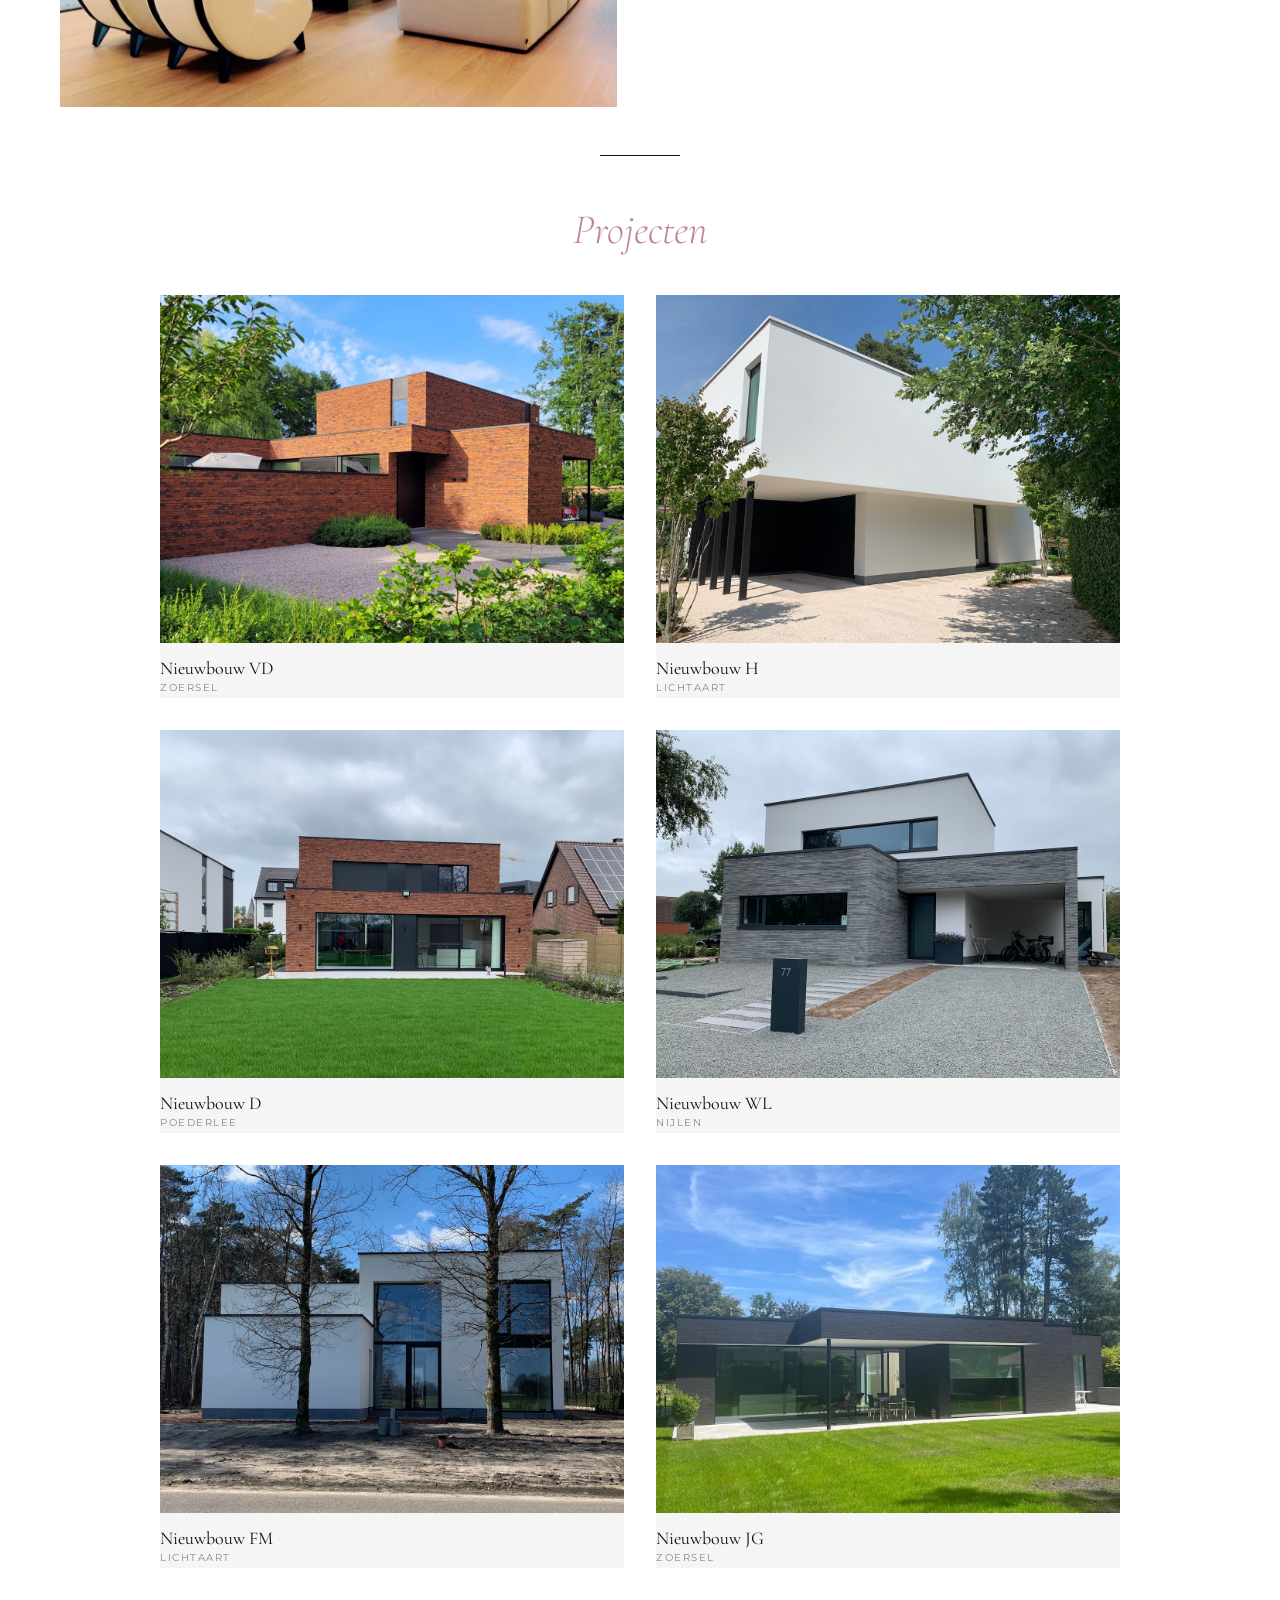
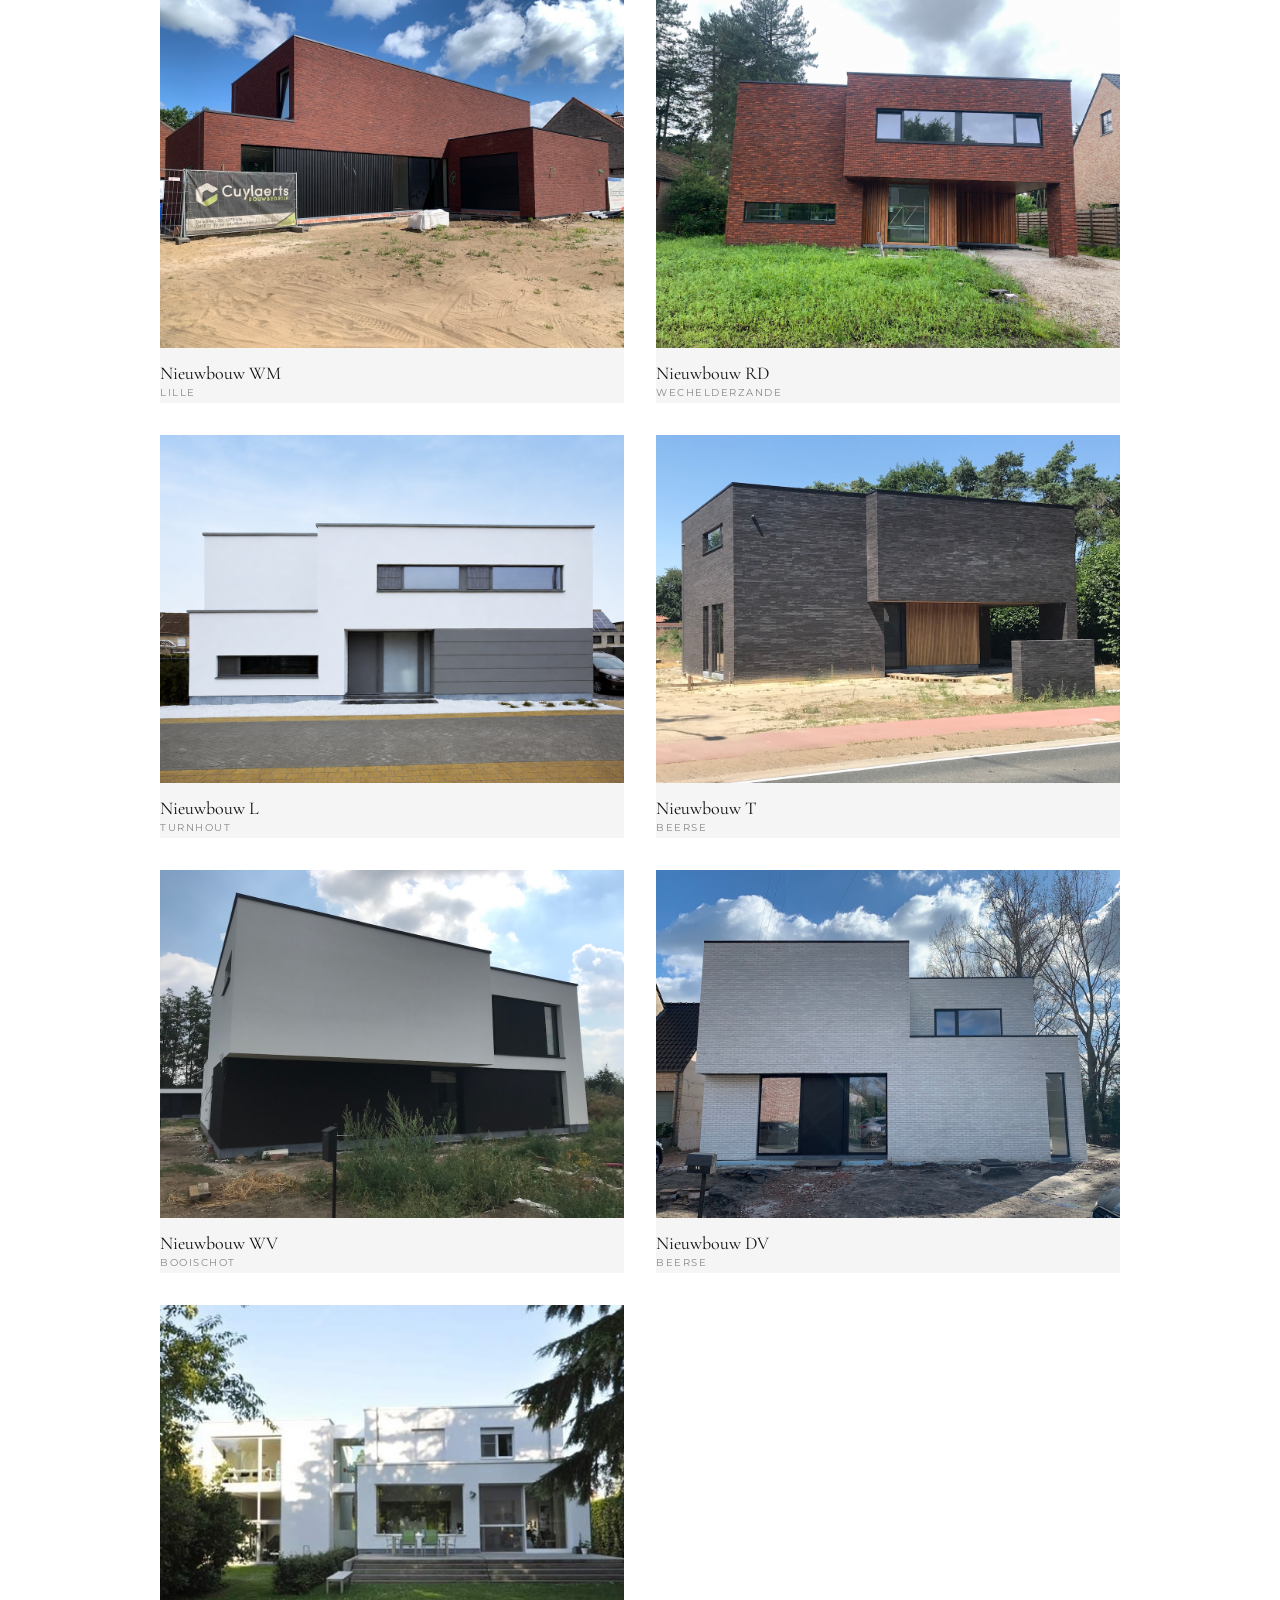
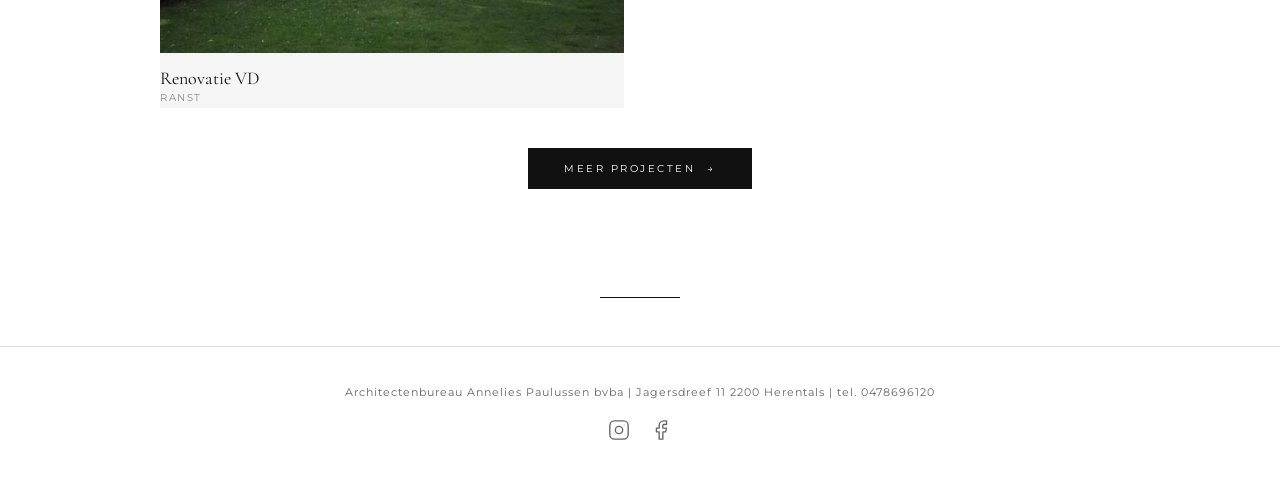
==== commit f0f847f1: "Update image sources in index.html" ====
--- a/index.html
+++ b/index.html
@@ -58,7 +58,7 @@
   <div class="home-intro">
     <div class="home-row reveal">
       <div class="home-row-img">
-        <img src="images/nieuwbouw/MAPNAAM/MAPNAAM-1.jpg" alt="Architectuur Annelies Paulussen"
+        <img src="images/nieuwbouw/30-VD-Zoersel/30-VD-Zoersel-menu.jpg" alt="Architectuur Annelies Paulussen"
              onerror="this.parentNode.classList.add('ph-1')">
       </div>
       <div class="home-row-text">
@@ -74,7 +74,7 @@
   <div class="home-intro">
     <div class="home-row reverse reveal">
       <div class="home-row-img">
-        <img src="images/nieuwbouw/MAPNAAM/MAPNAAM-1.jpg" alt="Nieuwbouw en renovatie"
+        <img src="images/nieuwbouw/19-H-Lichtaart/19-H-Lichtaart-menu.jpg" alt="Nieuwbouw en renovatie"
              onerror="this.parentNode.classList.add('ph-1')">
       </div>
       <div class="home-row-text">
@@ -90,7 +90,7 @@
   <div class="home-intro">
     <div class="home-row reveal">
       <div class="home-row-img">
-        <img src="images/nieuwbouw/MAPNAAM/MAPNAAM-1.jpg" alt="Architectuur Annelies Paulussen"
+        <img src="images/nieuwbouw/19-H-Lichtaart/19-H-Lichtaart-12.jpg" alt="Architectuur Annelies Paulussen"
              onerror="this.parentNode.classList.add('ph-1')">
       </div>
       <div class="home-row-text">
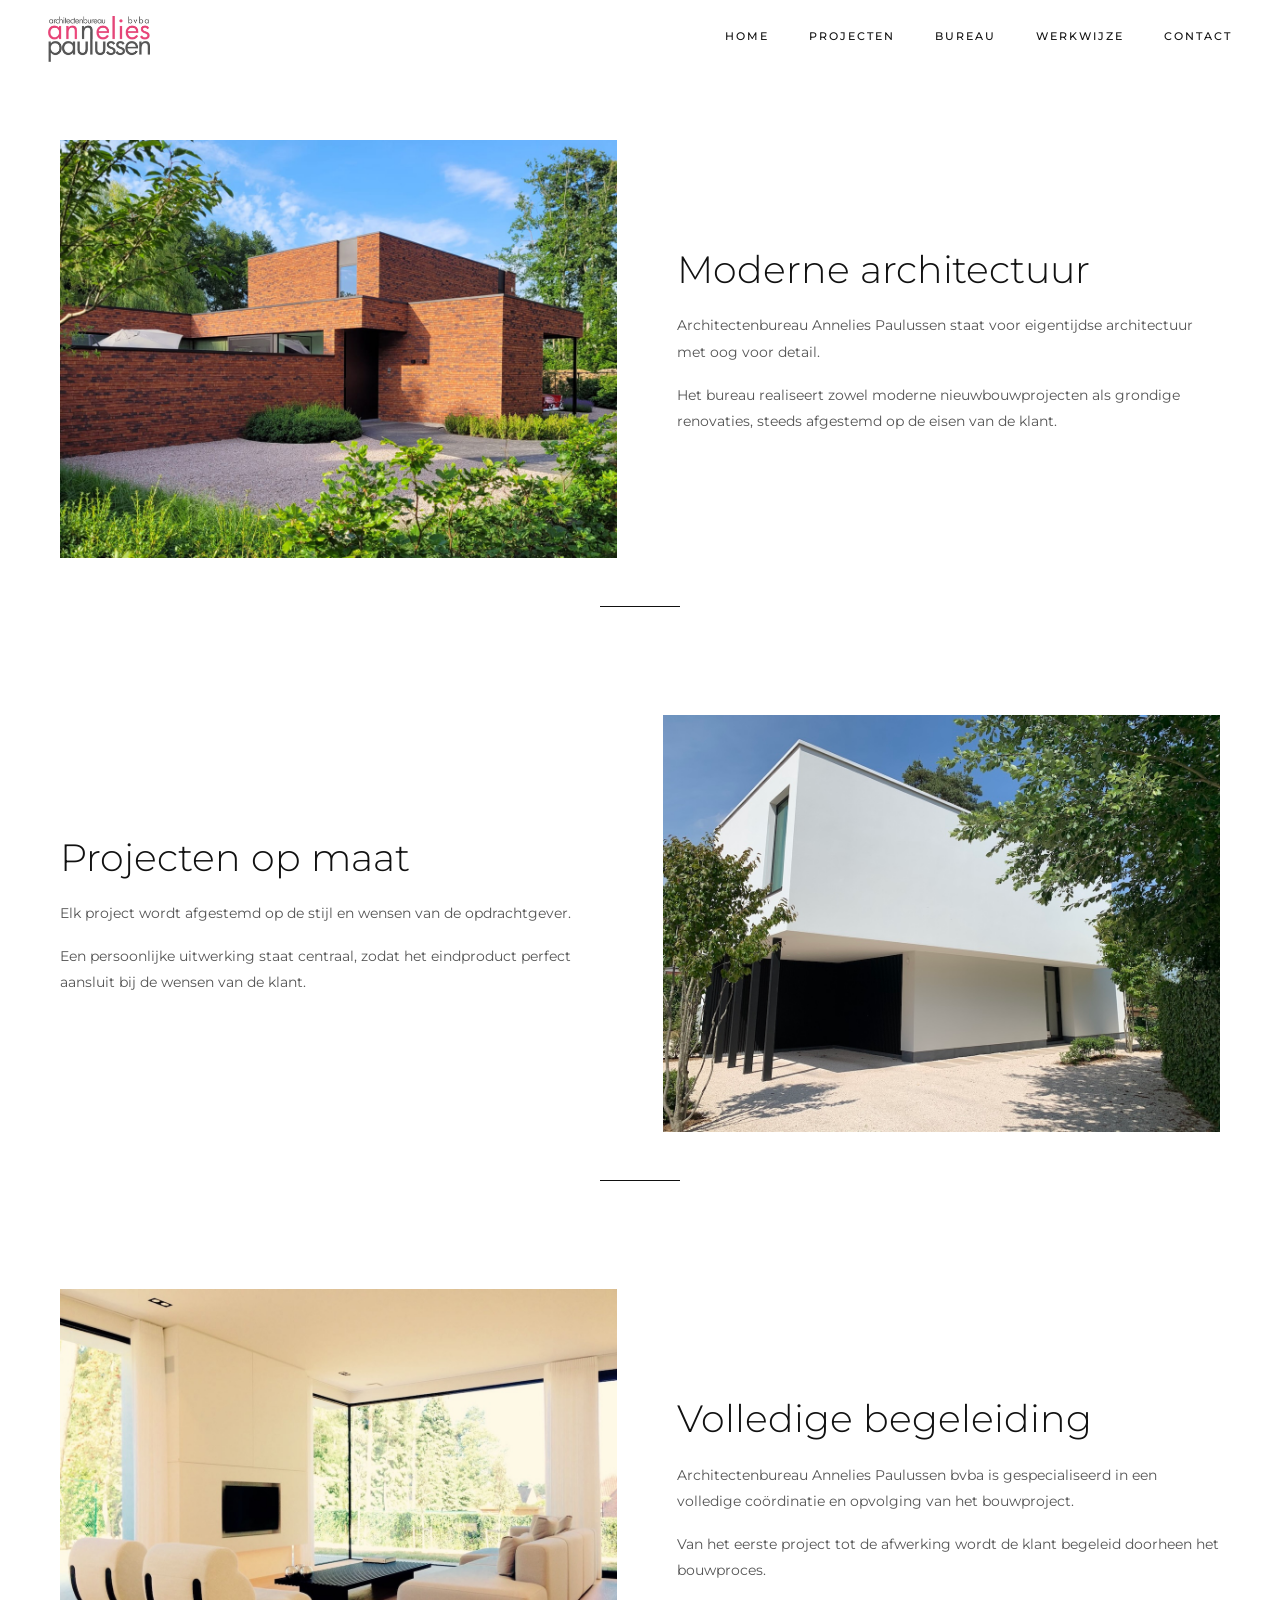
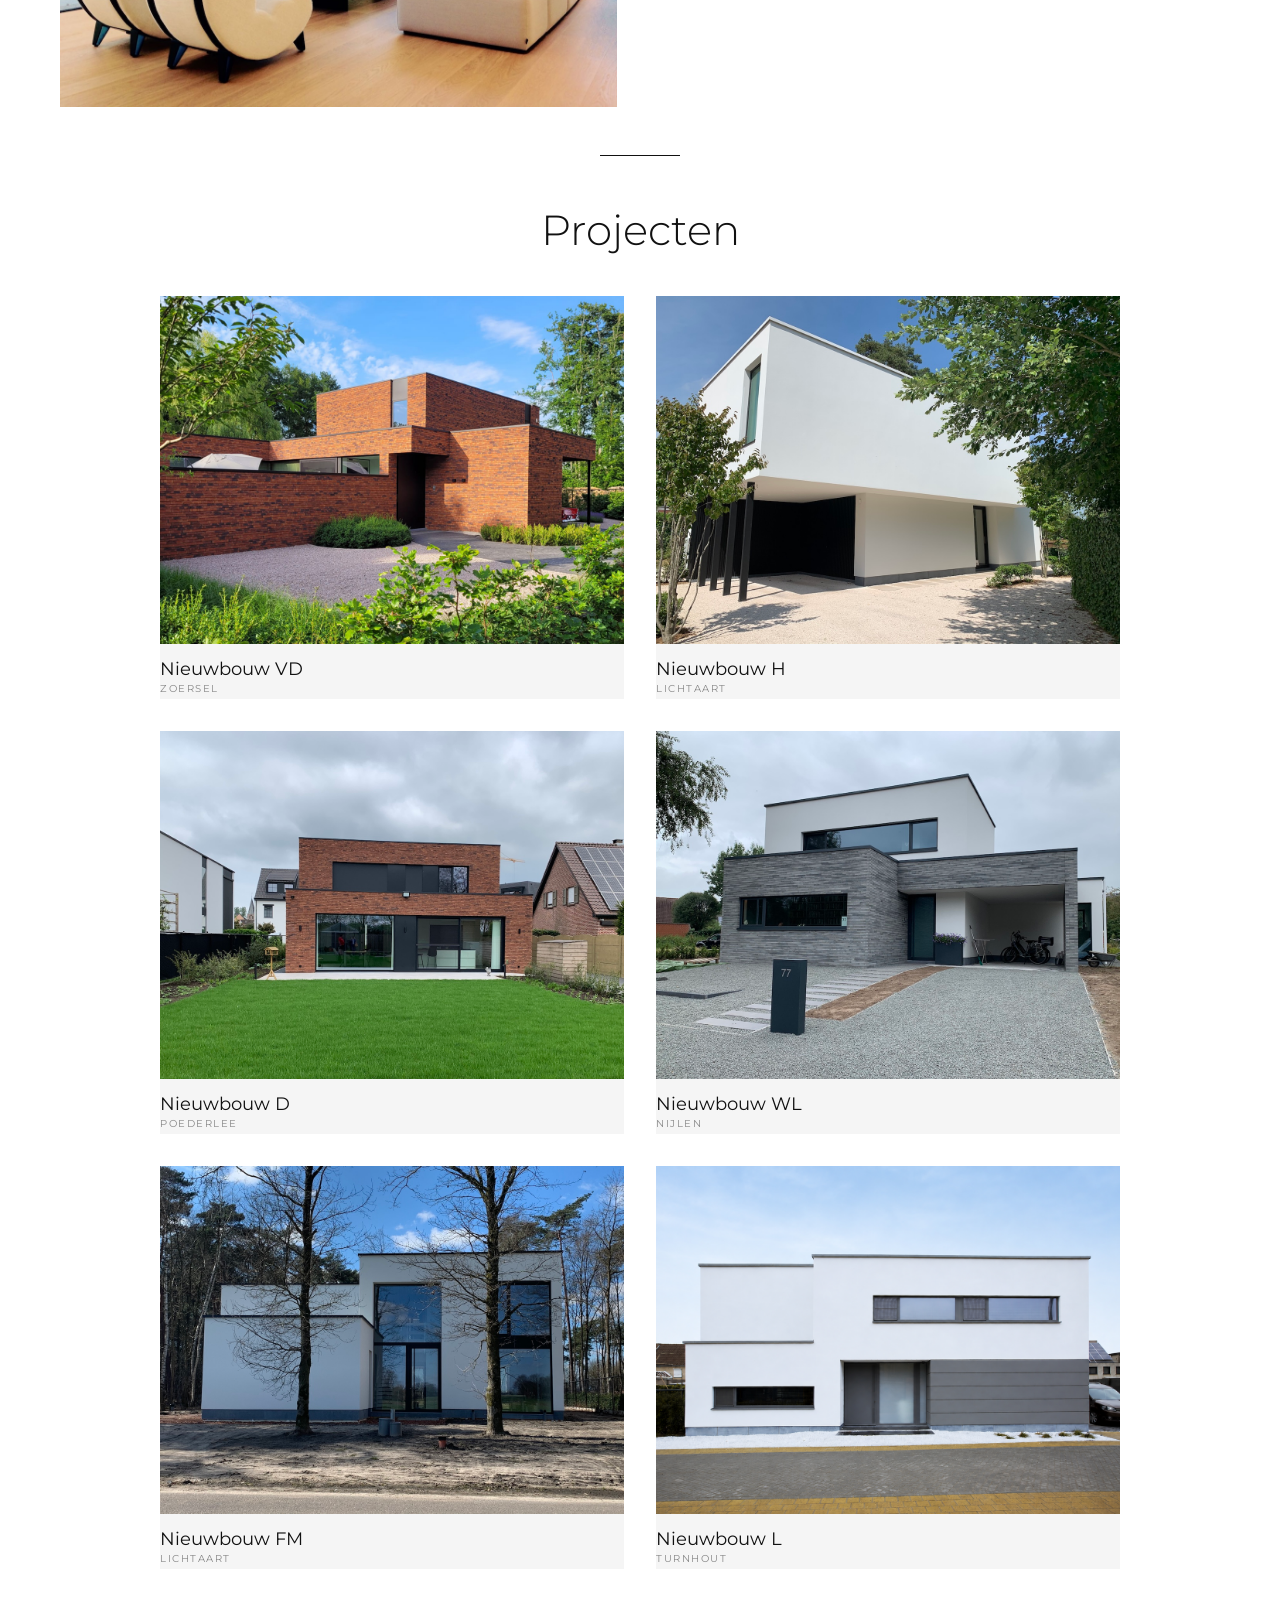
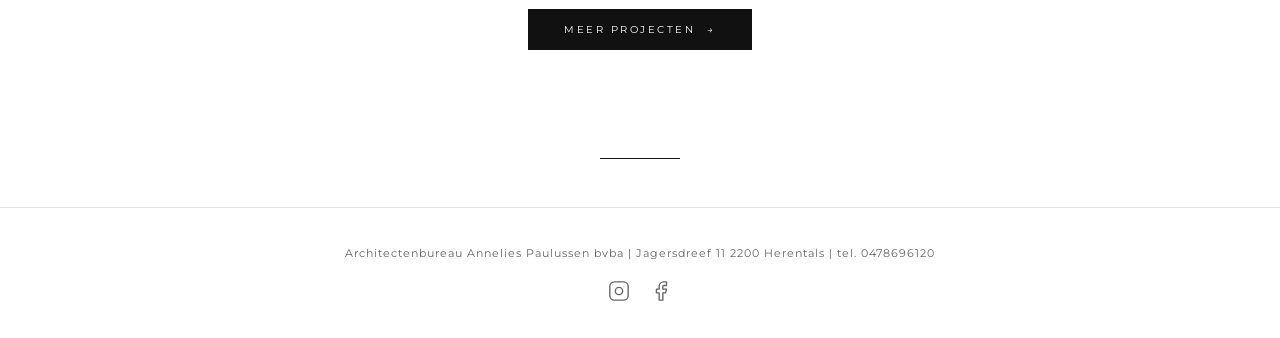
==== commit ed07f8c2: "Remove emphasis from 'Projecten' title" ====
--- a/index.html
+++ b/index.html
@@ -104,7 +104,7 @@
   <div class="home-divider"><span></span></div>
 
   <div class="home-projects">
-    <h2 class="home-projects-title reveal"><em>Projecten</em></h2>
+    <h2 class="home-projects-title reveal">Projecten</h2>
     <div class="home-projects-grid" id="homeProjectsGrid">
       <!-- Dynamisch ingevuld -->
     </div>
--- a/css/style.css
+++ b/css/style.css
@@ -239,13 +239,13 @@
     padding: 20px 0;
   }
   .home-row-text h2 {
-    font-family: 'Cormorant Garamond', serif;
+    font-family: 'Montserrat', sans-serif;
     font-size: 38px;
     font-weight: 300;
     line-height: 1.2;
     margin-bottom: 20px;
   }
-  .home-row-text h2 em { color: var(--accent); font-style: italic; }
+  .home-row-text h2 em { color: var(--black); }
   .home-row-text p {
     font-size: 14px;
     line-height: 1.9;
@@ -272,13 +272,13 @@
     background: var(--white);
   }
   .home-projects-title {
-    font-family: 'Cormorant Garamond', serif;
+    font-family: 'Montserrat', sans-serif;
     font-size: 42px;
     font-weight: 300;
     text-align: center;
     margin-bottom: 40px;
   }
-  .home-projects-title em { color: var(--accent); font-style: italic; }
+  .home-projects-title em { color: var(--black); }
 
   .home-projects-grid {
     display: grid;
@@ -312,7 +312,7 @@
     padding: 14px 0 4px;
   }
   .home-project-card-label h4 {
-    font-family: 'Cormorant Garamond', serif;
+    font-family: 'Montserrat', sans-serif;
     font-size: 18px;
     font-weight: 400;
     margin-bottom: 2px;
@@ -359,12 +359,12 @@
     text-align: center;
   }
   .page-header h2 {
-    font-family: 'Cormorant Garamond', serif;
+    font-family: 'Montserrat', sans-serif;
     font-size: 52px;
     font-weight: 300;
     letter-spacing: -1px;
   }
-  .page-header h2 span { color: var(--accent); font-style: italic; }
+  .page-header h2 span { color: var(--accent); }
 
   /* Projecten pagina: 2 foto's naast elkaar met witte strook */
   .projects-overview {
@@ -435,7 +435,7 @@
     z-index: 2;
   }
   .project-category-label h3 {
-    font-family: 'Cormorant Garamond', serif;
+    font-family: 'Montserrat', sans-serif;
     font-size: 36px;
     font-weight: 300;
   }
@@ -524,7 +524,7 @@
   }
   .photo-item:hover .photo-item-label { opacity: 1; transform: translateY(0); }
   .photo-item-label h4 {
-    font-family: 'Cormorant Garamond', serif;
+    font-family: 'Montserrat', sans-serif;
     font-size: 20px;
     font-weight: 400;
   }
@@ -584,7 +584,7 @@
   .viewer-back-top::before { content: '←'; font-size: 14px; margin-right: 2px; }
 
   .viewer-page-title {
-    font-family: 'Cormorant Garamond', serif;
+    font-family: 'Montserrat', sans-serif;
     font-size: 46px;
     font-weight: 300;
     text-align: center;
@@ -748,13 +748,13 @@
     border-right: 1px solid var(--grey-mid);
   }
   .bureau-text h2 {
-    font-family: 'Cormorant Garamond', serif;
+    font-family: 'Montserrat', sans-serif;
     font-size: 48px;
     font-weight: 300;
     margin-bottom: 40px;
     line-height: 1.1;
   }
-  .bureau-text h2 em { color: var(--accent); font-style: italic; }
+  .bureau-text h2 em { color: var(--dark); }
   .bureau-text p {
     font-size: 14px;
     line-height: 1.9;
@@ -762,7 +762,7 @@
     margin-bottom: 24px;
   }
   .bureau-text .lead {
-    font-family: 'Cormorant Garamond', serif;
+    font-family: 'Montserrat', sans-serif;
     font-size: 22px;
     font-weight: 300;
     color: var(--black);
@@ -819,13 +819,13 @@
     background: var(--grey);
   }
   .contact-info h2 {
-    font-family: 'Cormorant Garamond', serif;
+    font-family: 'Montserrat', sans-serif;
     font-size: 48px;
     font-weight: 300;
     margin-bottom: 50px;
     line-height: 1.1;
   }
-  .contact-info h2 em { color: var(--accent); font-style: italic; }
+  .contact-info h2 em { color: var(--dark); }
   .contact-detail { margin-bottom: 36px; }
   .contact-detail h4 {
     font-size: 10px;
@@ -845,7 +845,7 @@
   .contact-detail a:hover { color: var(--accent); }
   .contact-form-wrap { padding: 80px 60px; }
   .contact-form-wrap h3 {
-    font-family: 'Cormorant Garamond', serif;
+    font-family: 'Montserrat', sans-serif;
     font-size: 32px;
     font-weight: 300;
     margin-bottom: 40px;
@@ -943,7 +943,7 @@
     display: flex;
     align-items: center;
     justify-content: center;
-    font-family: 'Cormorant Garamond', serif;
+    font-family: 'Montserrat', sans-serif;
     font-size: 20px;
     font-weight: 400;
     color: var(--accent-dark);
@@ -952,7 +952,7 @@
   }
   .werkwijze-step-content { padding-top: 8px; }
   .werkwijze-step-content h3 {
-    font-family: 'Cormorant Garamond', serif;
+    font-family: 'Montserrat', sans-serif;
     font-size: 26px;
     font-weight: 400;
     margin-bottom: 10px;
@@ -1010,7 +1010,7 @@
   .form-success { display: none; text-align: center; padding: 40px; }
   .form-success.show { display: block; }
   .form-success h3 {
-    font-family: 'Cormorant Garamond', serif;
+    font-family: 'Montserrat', sans-serif;
     font-size: 32px;
     color: var(--accent);
     margin-bottom: 12px;
